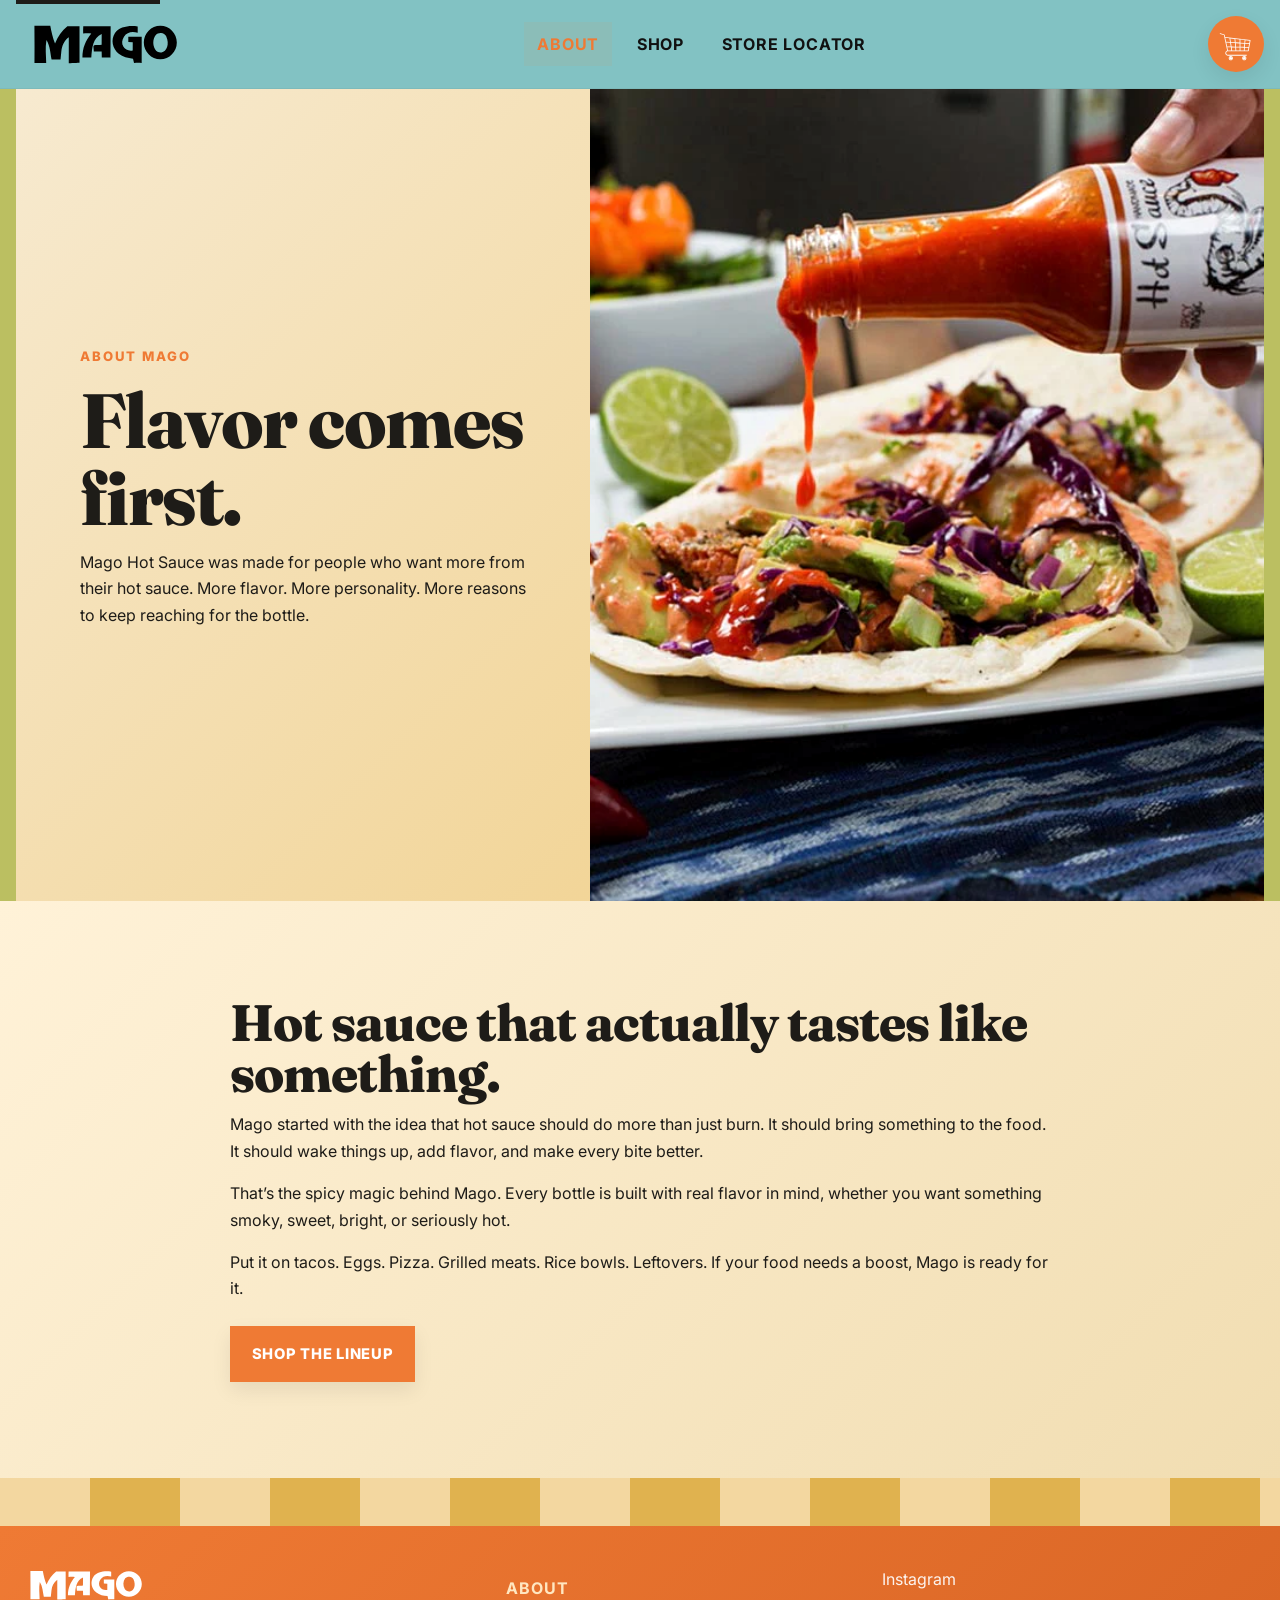
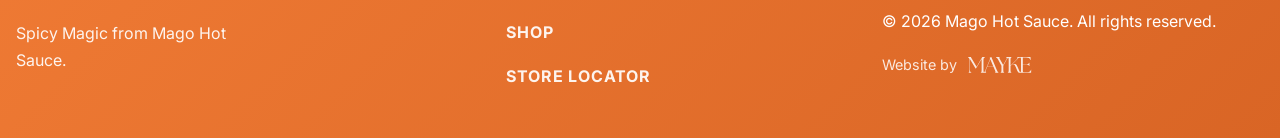
==== about.html @ b41322a4 "newsletter" ====
<!doctype html>
<html lang="en">
  <head>
    <meta charset="utf-8" />
    <meta name="viewport" content="width=device-width, initial-scale=1" />
    <title>About | Mago Hot Sauce</title>
    <meta
      name="description"
      content="Learn more about Mago Hot Sauce and the the spicy magic behind bold flavor, real ingredients, and a lineup made for everyday food."
    />
    <meta name="robots" content="index,follow" />
    <link rel="canonical" href="https://www.magohotsauce.com/about" />

    <meta property="og:type" content="website" />
    <meta property="og:title" content="About | Mago Hot Sauce" />
    <meta
      property="og:description"
      content="Learn more about Mago Hot Sauce and the spicy magic behind bold flavor, real ingredients, and a lineup made for everyday food."
    />
    <meta property="og:url" content="https://www.magohotsauce.com/about" />
    <meta
      property="og:image"
      content="https://www.magohotsauce.com/assets/images/about-page.jpg"
    />

    <meta name="twitter:card" content="summary_large_image" />
    <meta name="twitter:title" content="About | Mago Hot Sauce" />
    <meta
      name="twitter:description"
      content="Learn more about Mago Hot Sauce and the spicy magic behind bold flavor, real ingredients, and a lineup made for everyday food."
    />
    <meta
      name="twitter:image"
      content="https://www.magohotsauce.com/assets/images/about-page.jpg"
    />

    <link rel="icon" href="favicon.ico" />
    <link rel="preload" as="image" href="assets/images/about-page.jpg" />
    <link rel="stylesheet" href="assets/css/styles.css" />
    <script src="assets/js/main.js" defer></script>
  </head>
  <body class="page page-about">
    <a class="skip-link" href="#main-content">Skip to content</a>

    <header class="site-header" id="top">
      <div class="container header-inner">
        <a class="site-logo" href="/" aria-label="Mago Hot Sauce home">
          <img
            src="assets/images/mago-logo-black.svg"
            alt="Mago Hot Sauce logo"
            width="160"
            height="56"
          />
        </a>

        <nav class="site-nav" aria-label="Primary navigation">
          <ul class="nav-list">
            <li><a href="/about" aria-current="page">About</a></li>
            <li><a href="/shop">Shop</a></li>
            <li><a href="/store-locator">Store Locator</a></li>
          </ul>
        </nav>

        <div class="header-cart">
          <a
            href="#"
            class="js-open-cart"
            aria-label="Open cart"
            data-cart-empty-icon="assets/icons/shopping-cart-empty.svg"
            data-cart-full-icon="assets/icons/shopping-cart.svg"
          >
            <img
              class="js-cart-icon"
              src="assets/icons/shopping-cart-empty.svg"
              alt=""
              width="28"
              height="28"
              aria-hidden="true"
            />
          </a>
        </div>
      </div>
    </header>

    <main id="main-content">
      <section class="page-hero full-bleed">
        <div class="container page-hero-inner">
          <div class="page-hero-copy">
            <p class="eyebrow">About Mago</p>
            <h1>Flavor comes first.</h1>
            <p>
              Mago Hot Sauce was made for people who want more from their hot
              sauce. More flavor. More personality. More reasons to keep
              reaching for the bottle.
            </p>
          </div>

          <div class="page-hero-media">
            <img
              src="assets/images/Mago_Photo1.webp"
              alt="Mago Hot Sauce on a table with food"
              width="720"
              height="820"
            />
          </div>
        </div>
      </section>

      <section
        class="section about-content narrow-copy"
        aria-labelledby="about-story-heading"
      >
        <div class="container narrow-copy">
          <h2 id="about-story-heading">
            Hot sauce that actually tastes like something.
          </h2>
          <p>
            Mago started with the idea that hot sauce should do more than just
            burn. It should bring something to the food. It should wake things
            up, add flavor, and make every bite better.
          </p>
          <p>
            That’s the spicy magic behind Mago. Every bottle is built with real
            flavor in mind, whether you want something smoky, sweet, bright, or
            seriously hot.
          </p>
          <p>
            Put it on tacos. Eggs. Pizza. Grilled meats. Rice bowls. Leftovers.
            If your food needs a boost, Mago is ready for it.
          </p>

          <div class="about-cta">
            <a class="btn btn-primary" href="/shop">Shop the Lineup</a>
          </div>
        </div>
      </section>
    </main>

    <footer class="site-footer">
      <div class="container footer-inner">
        <div class="footer-brand">
          <a href="/" aria-label="Mago Hot Sauce home">
            <img
              src="assets/images/mago-logo-black.svg"
              alt="Mago Hot Sauce logo"
              width="140"
              height="48"
            />
          </a>
          <p>Spicy Magic from Mago Hot Sauce.</p>
        </div>

        <nav class="footer-nav" aria-label="Footer navigation">
          <ul>
            <li><a href="/about" aria-current="page">About</a></li>
            <li><a href="/shop">Shop</a></li>
            <li><a href="/store-locator">Store Locator</a></li>
          </ul>
        </nav>

        <div class="footer-meta">
          <p>
            <a
              href="https://www.instagram.com/magohotsauce"
              rel="noopener noreferrer"
              >Instagram</a
            >
          </p>
          <p>&copy; 2026 Mago Hot Sauce. All rights reserved.</p>
          <p class="footer-credit">
            Website by
            <a href="https://maykeagency.com" target="_blank" rel="noopener">
              <img
                src="/assets/images/maykeLogoDark.svg"
                alt="Mayke Agency"
                class="mayke-logo"
              />
            </a>
          </p>
        </div>
      </div>
    </footer>
  </body>
</html>
---- assets/css/styles.css ----
@import url("https://fonts.googleapis.com/css2?family=Fraunces:opsz,wght@9..144,700;9..144,800&family=Inter:wght@400;500;600;700;800&display=swap");

/* variables */

:root {
  --color-bg: hsl(31, 79%, 59%);
  --color-surface: #e9dfc8;
  --color-surface-2: #d9cfb7;
  --color-text: #1c1b18;
  --color-text-soft: rgba(28, 27, 24, 0.72);
  --color-mustard: #d47d20;
  --color-olive: #5f6b2a;
  --color-rust: #b55428;
  --color-rust-dark: #7c3716;
  --color-charcoal: #232321;
  --color-white: #ffffff;
  --color-border: rgba(28, 27, 24, 0.12);
  --color-border-light: rgba(28, 27, 24, 0.06);

  --shadow-sm: 0 8px 20px rgba(0, 0, 0, 0.08);
  --shadow-md: 0 18px 40px rgba(0, 0, 0, 0.12);
  --shadow-lg: 0 28px 60px rgba(0, 0, 0, 0.16);
  --shadow-bottle: 0 24px 44px rgba(0, 0, 0, 0.18);

  --font-display: "Fraunces", Georgia, serif;
  --font-body: "Inter", Arial, sans-serif;

  --container: 1240px;
  --container-narrow: 820px;
  --header-height: 88px;
  --shopify-cart-width: 380px;
  --transition: 220ms ease;
}

/* reset */

*,
*::before,
*::after {
  box-sizing: border-box;
}

html {
  scroll-behavior: smooth;
}

body {
  margin: 0;
  font-family: var(--font-body);
  font-size: 16px;
  line-height: 1.65;
  color: var(--color-text);
  background: var(--color-bg);
  -webkit-font-smoothing: antialiased;
  text-rendering: optimizeLegibility;
}

img,
svg,
iframe {
  display: block;
  max-width: 100%;
}

img {
  height: auto;
}

a {
  color: inherit;
  text-decoration: none;
}

button,
input,
textarea,
select {
  font: inherit;
}

button {
  cursor: pointer;
}

main {
  overflow: clip;
}

/* layout */

.container {
  width: max(100% - clamp(2rem, 5vw, 1rem), var(--container));
  margin-inline: auto;
}

.narrow-copy {
  width: min(100%, var(--container-narrow));
  margin-inline: auto;
}

.section {
  padding: 6rem 0;
}

/* accessibility */

.sr-only {
  position: absolute;
  width: 1px;
  height: 1px;
  margin: -1px;
  padding: 0;
  overflow: hidden;
  border: 0;
  clip: rect(0, 0, 0, 0);
}

.skip-link {
  position: absolute;
  top: -3rem;
  left: 1rem;
  z-index: 1000;
  padding: 0.8rem 1rem;
  color: var(--color-white);
  background: var(--color-text);
  transition: top var(--transition);
}

.skip-link:focus {
  top: 1rem;
}

/* full bleed */

section.full-bleed {
  width: 100%;
  margin: 0;
  padding-left: 0;
  padding-right: 0;
}

.hero.full-bleed .hero-grid {
  width: 100%;
  max-width: none;
}

.hero.full-bleed .hero-copy {
  padding-left: clamp(1.25rem, 5vw, 5rem);
  padding-right: clamp(1.25rem, 5vw, 5rem);
}

.hero.full-bleed .hero-media img {
  width: 100%;
  height: 100%;
  object-fit: cover;
}

.about-preview.full-bleed {
  padding-top: 0;
  padding-bottom: 0;
}

.about-preview.full-bleed .container {
  width: 100%;
  max-width: none;
  padding-left: 0;
  padding-right: 0;
}

.about-preview.full-bleed .section-grid {
  grid-template-columns: 1.05fr 0.95fr;
  width: 100%;
  max-width: none;
  gap: 0;
}

.about-preview.full-bleed .section-copy {
  padding: 4rem clamp(1.25rem, 5vw, 5rem);
  max-width: none;
}

.about-preview.full-bleed .section-media img {
  width: 100%;
  height: 100%;
  min-height: 720px;
  object-fit: cover;
}

.final-cta.full-bleed {
  padding-left: 0;
  padding-right: 0;
}

.final-cta.full-bleed .container {
  width: 100%;
  max-width: none;
  padding-left: 0;
  padding-right: 0;
}

.final-cta.full-bleed .final-cta-inner {
  width: 100%;
  max-width: none;
  border-left: 0;
  border-right: 0;
  padding-left: clamp(1.25rem, 5vw, 5rem);
  padding-right: clamp(1.25rem, 5vw, 5rem);
}

/* typography */

h1,
h2,
h3,
h4 {
  margin: 0 0 0.75rem;
  color: var(--color-text);
  line-height: 1;
}

h1,
h2,
h3 {
  font-family: var(--font-display);
  font-weight: 800;
  letter-spacing: -0.02em;
}

h1 {
  font-size: clamp(3rem, 6vw, 5.4rem);
}

h2 {
  font-size: clamp(2.15rem, 4vw, 3.7rem);
}

h3 {
  font-size: clamp(1.35rem, 2vw, 2rem);
}

p {
  margin: 0 0 1rem;
}

ul,
ol {
  margin: 0;
  padding: 0;
}

.eyebrow {
  display: inline-block;
  margin-bottom: 1rem;
  font-size: 0.82rem;
  font-weight: 800;
  letter-spacing: 0.14em;
  text-transform: uppercase;
  color: var(--color-olive);
}

.section-header {
  max-width: 760px;
  margin: 0 auto 2.5rem;
  text-align: center;
}

/* buttons */

.btn {
  display: inline-flex;
  align-items: center;
  justify-content: center;
  min-height: 56px;
  padding: 0.95rem 1.35rem;
  font-size: 0.92rem;
  font-weight: 800;
  letter-spacing: 0.05em;
  text-transform: uppercase;
  border: 1px solid transparent;
  border-radius: 0;
  transition:
    transform var(--transition),
    background-color var(--transition),
    color var(--transition),
    border-color var(--transition),
    box-shadow var(--transition);
}

.btn:hover {
  transform: translateY(-2px);
}

.btn:focus-visible,
button:focus-visible,
input:focus-visible,
a:focus-visible {
  outline: 3px solid rgba(123, 58, 44, 0.22);
  outline-offset: 3px;
}

.btn-primary {
  color: var(--color-white);
  background: var(--color-rust);
  box-shadow: var(--shadow-sm);
}

.btn-primary:hover {
  background: var(--color-rust-dark);
}

.btn-secondary {
  color: var(--color-text);
  background: transparent;
  border-color: var(--color-text);
}

.btn-secondary:hover {
  color: var(--color-white);
  background: var(--color-charcoal);
}

.btn-text {
  display: inline-flex;
  align-items: center;
  gap: 0.45rem;
  padding: 0;
  font-weight: 800;
  color: var(--color-rust);
  text-transform: uppercase;
  letter-spacing: 0.05em;
}

.btn-text::after {
  content: "→";
  transition: transform var(--transition);
}

.btn-text:hover::after {
  transform: translateX(4px);
}

/* header */

.site-header {
  position: sticky;
  top: 0;
  z-index: 100;
  background: rgba(243, 239, 232, 0.9);
  backdrop-filter: blur(12px);
  border-bottom: 1px solid var(--color-border-light);
}

.header-inner {
  display: grid;
  grid-template-columns: auto 1fr auto;
  align-items: center;
  gap: 1rem;
  min-height: var(--header-height);
}

.site-logo {
  display: flex;
  align-items: center;
}

.site-logo img {
  width: clamp(120px, 14vw, 180px);
  height: auto;
  max-width: none;
  max-height: none;
}

.site-nav {
  display: flex;
  justify-content: center;
}

.nav-list {
  display: flex;
  align-items: center;
  gap: 0.75rem;
  list-style: none;
}

.nav-list a,
.footer-nav a {
  display: inline-flex;
  padding: 0.55rem 0.8rem;
  font-weight: 700;
  text-transform: uppercase;
  letter-spacing: 0.05em;
  transition:
    color var(--transition),
    background-color var(--transition);
}

.nav-list a:hover,
.nav-list a[aria-current="page"] {
  color: var(--color-rust);
  background: rgba(123, 58, 44, 0.08);
}

.header-cart {
  transition:
    right var(--transition),
    top var(--transition),
    transform var(--transition);
}

.header-cart a {
  display: flex;
  align-items: center;
  justify-content: center;
  width: 56px;
  height: 56px;
  background: var(--color-rust);
  border-radius: 50%;
  box-shadow: var(--shadow-sm);
}

.header-cart img {
  width: 36px;
  height: 36px;
  flex-shrink: 0;
  filter: brightness(0) invert(1);
  transition:
    transform var(--transition),
    opacity var(--transition);
}

.header-cart a:hover img {
  transform: scale(1.06);
}

/* hero */

.hero,
.page-hero {
  position: relative;
  padding: 0;
}

.hero-grid,
.page-hero-inner,
.section-grid,
.product-hero-grid {
  display: grid;
  gap: 0;
  align-items: stretch;
}

.hero-grid,
.page-hero-inner {
  grid-template-columns: 0.92fr 1.08fr;
  min-height: calc(100vh - var(--header-height));
}

.hero-copy,
.page-hero-copy {
  display: flex;
  flex-direction: column;
  justify-content: center;
  padding: 4rem clamp(1.25rem, 5vw, 5rem);
  background: var(--color-bg);
}

.section-copy,
.product-details {
  max-width: 650px;
}

.hero-text,
.product-lead {
  font-size: 1.08rem;
  color: var(--color-text-soft);
}

.hero-actions,
.final-cta-actions,
.about-cta {
  display: flex;
  flex-wrap: wrap;
  gap: 0.9rem;
  margin-top: 1.5rem;
}

.final-cta-actions {
  justify-content: center;
}

.hero-media,
.page-hero-media,
.section-media {
  min-height: 100%;
}

.hero-media img,
.page-hero-media img,
.section-media img {
  width: 100%;
  height: 100%;
  min-height: 680px;
  object-fit: cover;
}

.page-hero {
  padding-bottom: 0;
}

.page-hero-compact {
  text-align: center;
  padding: 2rem 0 0.25rem;
}

.page-store-locator .locator-section {
  padding: 1rem 0 2rem;
}

.page-hero-compact .narrow-copy {
  max-width: 780px;
}

/* image split section */

.about-preview {
  padding: 0;
}

.about-preview .section-grid {
  grid-template-columns: 1.05fr 0.95fr;
  min-height: 720px;
}

.about-preview .section-copy {
  display: flex;
  flex-direction: column;
  justify-content: center;
  padding: 4rem clamp(1.25rem, 5vw, 5rem);
  background: var(--color-surface);
  max-width: none;
}

/* carousel */

.heat-carousel {
  position: relative;
  overflow: hidden;
  background: var(--color-bg);
  width: 100%;
  padding-bottom: 0;
}

.heat-carousel .container {
  width: 100%;
  max-width: none;
  padding-left: 0;
  padding-right: 0;
  padding-bottom: 0;
}

.carousel-shell {
  position: relative;
  padding-top: 2rem;
}

.carousel-arrow {
  position: absolute;
  top: 50%;
  transform: translateY(-50%);
  z-index: 3;
  display: inline-flex;
  align-items: center;
  justify-content: center;
  width: 56px;
  height: 56px;
  border-radius: 50%;
  border: 1px solid rgba(28, 27, 24, 0.12);
  background: rgba(255, 255, 255, 0.35);
  backdrop-filter: blur(6px);
  color: var(--color-text);
  transition:
    background-color var(--transition),
    border-color var(--transition),
    box-shadow var(--transition),
    transform var(--transition);
}

.carousel-arrow-prev {
  left: 1rem;
}

.carousel-arrow-next {
  right: 1rem;
}

.carousel-arrow:hover {
  background: rgba(255, 255, 255, 0.75);
  border-color: rgba(28, 27, 24, 0.2);
  box-shadow: var(--shadow-sm);
  transform: translateY(calc(-50% - 2px));
}

.flavor-carousel {
  display: grid;
  grid-template-columns: minmax(200px, 0.85fr) minmax(460px, 1.2fr) minmax(
      200px,
      0.85fr
    );
  align-items: start;
  gap: 1.5rem;
  min-height: 780px;
  padding: 3rem 5.5rem 0.25rem;
  background: rgba(255, 255, 255, 0.55);
  border-top: 1px solid var(--color-border);
  border-bottom: 1px solid var(--color-border);
  box-shadow: var(--shadow-md);
}

.flavor-card {
  text-align: center;
  transition:
    transform var(--transition),
    opacity var(--transition),
    filter var(--transition);
}

.flavor-card-link {
  display: inline-flex;
  flex-direction: column;
  align-items: center;
}

.flavor-card-side {
  opacity: 0.5;
  transform: translateY(-10px) scale(0.92);
  padding-top: 1rem;
}

.flavor-card-side img {
  max-height: 540px;
  object-fit: contain;
  filter: drop-shadow(var(--shadow-bottle));
}

.flavor-card-side h3 {
  margin-top: 1rem;
  font-size: 1.2rem;
}

.flavor-card-featured {
  display: flex;
  flex-direction: column;
  align-items: center;
  min-height: 100%;
}

.flavor-card-featured .flavor-card-link {
  display: inline-flex;
  align-items: center;
  justify-content: center;
}

.flavor-card-featured img {
  max-height: 760px;
  object-fit: contain;
  filter: drop-shadow(0 30px 60px rgba(0, 0, 0, 0.22));
  transition: transform var(--transition);
}

.flavor-card-featured:hover img {
  transform: translateY(-6px);
}

.flavor-card-content {
  max-width: 540px;
  margin-top: 0.5rem;
  text-align: center;
}

.flavor-kicker {
  margin-bottom: 0.4rem;
  font-size: 0.8rem;
  font-weight: 800;
  letter-spacing: 0.14em;
  text-transform: uppercase;
  color: var(--color-olive);
}

.carousel-actions {
  display: flex;
  justify-content: center;
  align-items: center;
  gap: 1rem;
  flex-wrap: wrap;
  margin-top: 1rem;
}

.carousel-actions .shopify-button-wrapper,
.carousel-actions .btn {
  min-width: 220px;
}

.carousel-actions .shopify-button-wrapper {
  min-height: 56px;
  margin-top: 0;
}

/* product grid */

.products-section {
  padding-top: 2rem;
}

.product-grid {
  display: grid;
  grid-template-columns: repeat(2, minmax(0, 1fr));
  gap: 0;
  border-top: 1px solid var(--color-border);
  border-left: 1px solid var(--color-border);
}

.product-card,
.related-product-card {
  background: rgba(255, 255, 255, 0.42);
  border-right: 1px solid var(--color-border);
  border-bottom: 1px solid var(--color-border);
}

.product-card {
  display: flex;
  flex-direction: column;
  min-height: 100%;
}

.product-card-image {
  display: grid;
  place-items: center;
  min-height: 460px;
  padding: 2.5rem 1rem 1rem;
  background: var(--color-surface);
}

.product-card-image img {
  max-height: 360px;
  object-fit: contain;
  filter: drop-shadow(0 24px 34px rgba(0, 0, 0, 0.16));
  transition: transform var(--transition);
}

.product-card:hover .product-card-image img,
.related-product-card:hover img {
  transform: translateY(-5px);
}

.product-card-body {
  padding: 0 1.5rem 1.75rem;
}

.product-heat {
  display: inline-flex;
  margin-bottom: 0.8rem;
  padding: 0.38rem 0.72rem;
  font-size: 0.8rem;
  font-weight: 800;
  letter-spacing: 0.08em;
  text-transform: uppercase;
  color: var(--color-text);
  background: rgba(211, 176, 47, 0.22);
}

.product-page .product-heat {
  margin-bottom: 1rem;
}

/* product page */

.product-hero {
  padding-top: 2rem;
}

.product-hero-grid {
  grid-template-columns: minmax(320px, 520px) 1fr;
  gap: 3rem;
}

.product-image {
  display: grid;
  place-items: center;
  min-height: 720px;
  background: var(--color-surface);
}

.product-image img {
  max-height: 720px;
  object-fit: contain;
  filter: drop-shadow(0 28px 44px rgba(0, 0, 0, 0.16));
}

.product-details {
  display: flex;
  flex-direction: column;
  justify-content: center;
}

.breadcrumb {
  margin-bottom: 1rem;
}

.breadcrumb ol {
  display: flex;
  flex-wrap: wrap;
  gap: 0.55rem;
  list-style: none;
  font-size: 0.94rem;
  color: var(--color-text-soft);
}

.breadcrumb li:not(:last-child)::after {
  content: "/";
  margin-left: 0.55rem;
  color: rgba(31, 35, 34, 0.4);
}

.product-content,
.product-pairings {
  padding-top: 1rem;
}

.related-products .section-header {
  text-align: left;
  margin-inline: 0;
}

.related-links-grid {
  display: grid;
  grid-template-columns: repeat(3, minmax(0, 1fr));
  gap: 0;
  border-top: 1px solid var(--color-border);
  border-left: 1px solid var(--color-border);
}

.related-product-card {
  transition:
    background-color var(--transition),
    transform var(--transition);
}

.related-product-card:hover {
  background: rgba(255, 255, 255, 0.82);
}

.related-product-card a {
  display: block;
  padding: 1.5rem;
  text-align: center;
}

.related-product-card img {
  max-height: 240px;
  margin: 0 auto 1rem;
  object-fit: contain;
  filter: drop-shadow(0 18px 28px rgba(0, 0, 0, 0.15));
  transition: transform var(--transition);
}

.product-hero {
  padding-bottom: 0;
}

/* store locator */

.locator-search {
  max-width: 860px;
  margin: 0 auto 2rem;
}

.locator-search label {
  display: block;
  margin-bottom: 0.75rem;
  font-weight: 800;
  text-transform: uppercase;
  letter-spacing: 0.05em;
}

.locator-search-row {
  display: grid;
  grid-template-columns: 1fr auto;
  gap: 0.8rem;
}

.locator-search input {
  min-height: 56px;
  padding: 0 1rem;
  color: var(--color-text);
  background: var(--color-white);
  border: 1px solid var(--color-border);
  border-radius: 0;
  box-shadow: none;
}

.locator-layout {
  display: grid;
  grid-template-columns: 1fr 1fr;
  gap: 2rem;
  margin-top: 2rem;
}

.locator-results {
  max-height: 600px;
  overflow-y: auto;
  padding-right: 0.5rem;
}

.locator-map {
  position: sticky;
  top: 120px; /* below header */
  height: fit-content;
}

.locator-map iframe {
  width: 100%;
  height: 600px;
  border: 0;
}

.store-results-grid {
  display: grid;
  gap: 1rem;
  margin-top: 1.25rem;
}

.store-card {
  padding: 1.25rem;
  background: rgba(255, 255, 255, 0.55);
  border: 1px solid var(--color-border);
}

.store-card h3 {
  margin-bottom: 0.5rem;
}

.store-products {
  font-size: 0.9rem;
  font-weight: 800;
  color: var(--color-olive);
}

@media (max-width: 900px) {
  .locator-layout {
    grid-template-columns: 1fr;
  }

  .locator-map {
    position: relative;
    top: 0;
  }

  .locator-results {
    max-height: none;
  }
}

/* final cta */

.final-cta-inner {
  padding: clamp(2rem, 5vw, 4rem);
  text-align: center;
  background: var(--color-surface);
  border: 1px solid var(--color-border);
}

/* about content */

.about-content {
  position: relative;
  padding: 6rem 0;
  background: transparent;
  isolation: isolate;
}

.about-content::before {
  content: "";
  position: absolute;
  top: 0;
  bottom: 0;
  left: 50%;
  width: 100vw;
  transform: translateX(-50%);
  background: rgba(233, 223, 200, 0.9);
  z-index: -1;
}

.about-content .container,
.about-content .narrow-copy {
  position: relative;
  z-index: 1;
}

/* shopify */

.shopify-button-wrapper {
  display: flex;
  justify-content: center;
  align-items: center;
  min-height: 56px;
  margin-top: 0;
}

.shopify-button-wrapper .shopify-buy__btn {
  min-height: 56px !important;
  padding: 0 1.35rem !important;
  font-family: var(--font-body) !important;
  font-size: 0.92rem !important;
  font-weight: 800 !important;
  letter-spacing: 0.05em !important;
  text-transform: uppercase !important;
  color: var(--color-white) !important;
  background: var(--color-rust) !important;
  border: 1px solid transparent !important;
  border-radius: 0 !important;
  box-shadow: var(--shadow-sm) !important;
  transition:
    transform var(--transition),
    background-color var(--transition),
    box-shadow var(--transition);
}

.shopify-button-wrapper .shopify-buy__btn:hover {
  background: var(--color-rust-dark) !important;
  transform: translateY(-2px);
  box-shadow: 0 12px 26px rgba(0, 0, 0, 0.12);
}

.shopify-button-wrapper .shopify-buy__btn:active {
  transform: translateY(0);
}

.shopify-buy__cart-toggle {
  opacity: 0 !important;
  transform: scale(0) !important;
}

.shopify-buy-frame--toggle {
  display: none !important;
}

.header-cart {
  position: relative;
  transition: transform var(--transition);
}

.header-cart a {
  transition:
    right 160ms ease,
    top 160ms ease,
    transform 160ms ease;
}

body.cart-open .header-cart {
  transform: translateX(
    calc(-1 * (var(--shopify-cart-width, 380px) + 0.01rem))
  );
}

.shopify-button-hidden {
  position: absolute;
  width: 1px;
  height: 1px;
  overflow: hidden;
  opacity: 0;
  pointer-events: none;
}
/* footer */

.site-footer {
  margin-top: 3rem;
  padding: 2.5rem 0;
  color: rgba(255, 255, 255, 0.88);
  background: var(--color-rust);
}

.footer-inner {
  display: grid;
  grid-template-columns: 1.2fr 0.9fr 1fr;
  gap: 2rem;
  align-items: start;
}

.footer-brand img {
  margin-bottom: 1rem;
  filter: brightness(0) invert(1);
}

.footer-brand p {
  max-width: 24ch;
}

.footer-nav ul {
  list-style: none;
}

.footer-nav a {
  color: rgba(255, 255, 255, 0.88);
  padding-left: 0;
}

.footer-nav a:hover,
.footer-nav a[aria-current="page"] {
  color: var(--color-mustard);
  background: transparent;
}

.footer-meta p + p {
  margin-top: 0.75rem;
}

.footer-credit {
  display: flex;
  align-items: center;
  gap: 0.5rem;
  font-size: 0.9rem;
  opacity: 0.85;
  margin-top: 0.75rem;
}

.footer-credit a {
  display: inline-flex;
  align-items: center;
}

.mayke-logo {
  height: 28px;
  width: auto;
  filter: brightness(0) invert(1);
  transition:
    opacity var(--transition),
    transform var(--transition);
}

.footer-credit a:hover .mayke-logo {
  opacity: 1;
  transform: translateY(-1px);
}

/* page-specific */

.page-home .hero-copy h1 {
  max-width: 9ch;
}

.page-about .page-hero-copy h1 {
  max-width: 10ch;
}

.page-shop .page-hero h1,
.page-store-locator .page-hero h1 {
  max-width: 12ch;
  margin-inline: auto;
}

/* =========================================
   NEWSLETTER
========================================= */

.newsletter-section {
  padding-top: 0;
}

.newsletter-card {
  position: relative;
  overflow: hidden;

  padding: clamp(2rem, 5vw, 4rem);

  display: grid;
  grid-template-columns: 1fr auto;
  gap: 2rem;
  align-items: center;
}

.newsletter-card::before {
  content: "";

  position: absolute;
  inset: 0;

  pointer-events: none;
}

.newsletter-copy {
  position: relative;
  z-index: 1;
  max-width: 640px;
}

.newsletter-copy h2 {
  margin-bottom: 1rem;
}

.newsletter-copy p:last-child {
  margin-bottom: 0;
}

.newsletter-form {
  position: relative;
  z-index: 1;

  display: flex;
  gap: 0.75rem;
  align-items: center;
}

.newsletter-form input {
  min-width: 320px;
  height: 56px;

  padding: 0 1rem;

  border: 1px solid rgba(0, 0, 0, 0.08);
  background: rgba(255, 255, 255, 0.75);

  color: var(--color-text);

  outline: none;
}

.newsletter-form input::placeholder {
  color: rgba(0, 0, 0, 0.45);
}

.newsletter-form .btn {
  min-width: 180px;
}

/* responsive */

@media (max-width: 860px) {
  .newsletter-card {
    grid-template-columns: 1fr;
  }

  .newsletter-form {
    flex-direction: column;
    align-items: stretch;
  }

  .newsletter-form input {
    min-width: 100%;
  }

  .newsletter-form .btn {
    width: 100%;
  }
}

/* responsive */

@media (max-width: 1100px) {
  .hero-grid,
  .page-hero-inner,
  .section-grid,
  .product-hero-grid,
  .about-preview .section-grid {
    grid-template-columns: 1fr;
  }

  .hero-copy,
  .page-hero-copy,
  .about-preview .section-copy,
  .product-details {
    max-width: none;
    padding: 3rem 1.25rem;
  }

  .hero-media,
  .page-hero-media,
  .section-media,
  .product-image {
    order: -1;
  }

  .hero-media img,
  .page-hero-media img,
  .section-media img {
    min-height: 460px;
  }

  .product-grid,
  .related-links-grid {
    grid-template-columns: repeat(2, minmax(0, 1fr));
  }

  .footer-inner {
    grid-template-columns: 1fr 1fr;
  }
}

/* tablet */

@media (max-width: 1180px) and (min-width: 861px) {
  .container {
    width: min(100% - 3rem, var(--container));
  }

  .hero-grid,
  .page-hero-inner,
  .about-preview .section-grid,
  .product-hero-grid {
    grid-template-columns: 1fr;
  }

  .hero-copy,
  .page-hero-copy,
  .about-preview .section-copy,
  .product-details {
    padding: 4rem 2rem;
    max-width: none;
  }

  .hero-media,
  .page-hero-media,
  .section-media,
  .product-image {
    order: -1;
  }

  .hero-media img,
  .page-hero-media img,
  .section-media img {
    min-height: 520px;
  }

  .flavor-carousel {
    grid-template-columns: minmax(160px, 0.8fr) minmax(320px, 1.1fr) minmax(
        160px,
        0.8fr
      );
    min-height: 650px;
    padding: 2rem 4.5rem 1rem;
  }

  .flavor-card-featured img {
    max-height: 620px;
  }

  .flavor-card-side img {
    max-height: 420px;
  }

  .product-grid {
    grid-template-columns: repeat(2, minmax(0, 1fr));
  }

  .locator-layout {
    grid-template-columns: 0.95fr 1.05fr;
    gap: 1.5rem;
  }

  .locator-map iframe {
    height: 520px;
  }
}

/* Mobile */

@media (max-width: 860px) {
  .carousel-shell {
    padding-top: 1rem;
  }

  .carousel-arrow {
    display: none;
  }

  .flavor-carousel {
    grid-template-columns: 1fr;
    min-height: auto;
    padding: 2rem 1.25rem 1rem;
  }

  .flavor-card-side {
    display: none;
  }

  .flavor-card-featured img {
    max-height: 520px;
  }

  .carousel-actions {
    flex-direction: column;
  }
}

@media (max-width: 860px) {
  :root {
    --header-height: auto;
  }

  .header-inner {
    grid-template-columns: 1fr;
    justify-items: center;
    padding: 1rem 0;
  }

  .site-nav {
    order: 3;
    width: 100%;
  }

  .nav-list {
    flex-wrap: wrap;
    justify-content: center;
  }

  .header-cart {
    order: 2;
  }

  body.cart-open .header-cart {
    top: 1rem;
    right: 1rem;
  }

  .section {
    padding: 4rem 0;
  }

  .locator-search-row {
    grid-template-columns: 1fr;
  }

  .footer-inner {
    grid-template-columns: 1fr;
  }
}

@media (max-width: 640px) {
  body {
    font-size: 15px;
  }

  .container {
    width: min(100% - 1.25rem, var(--container));
  }

  .btn {
    width: 100%;
  }

  .final-cta-actions .btn {
    width: auto;
  }

  .hero-actions,
  .final-cta-actions,
  .about-cta {
    flex-direction: column;
  }

  .product-grid,
  .related-links-grid {
    grid-template-columns: 1fr;
  }

  .product-card-image {
    min-height: 320px;
  }

  .product-card-image img {
    max-height: 300px;
  }

  .product-image {
    min-height: 460px;
  }

  .product-image img {
    max-height: 560px;
  }

  .flavor-card-featured img {
    max-height: 420px;
  }

  .hero-media img,
  .page-hero-media img,
  .section-media img {
    min-height: 320px;
  }
}

/* =========================================
   SUMMERSIDE-INSPIRED PALETTE OVERRIDE
   Warm cream + golden yellow + orange
   With section-by-section color variation
   Paste at bottom of your CSS
========================================= */

:root {
  --color-bg: #e0b24f !important;
  --color-surface: #f3e1b6 !important;
  --color-surface-2: #ecd29a !important;

  --color-text: #1e1c18 !important;
  --color-text-soft: rgba(30, 28, 24, 0.72) !important;

  --color-mustard: #e0b24f !important;
  --color-olive: #b76d28 !important;
  --color-rust: #ef7a34 !important;
  --color-rust-dark: #d86524 !important;

  --color-charcoal: #181818 !important;
  --color-white: #ffffff !important;

  --color-border: rgba(30, 28, 24, 0.08) !important;
  --color-border-light: rgba(30, 28, 24, 0.04) !important;
}

body {
  background: repeating-linear-gradient(
    90deg,
    #f3d7a0 0px,
    #f3d7a0 90px,
    #e0b24f 90px,
    #e0b24f 180px
  ) !important;
  color: var(--color-text) !important;
}

main {
  background: rgb(187, 191, 97) !important;
  backdrop-filter: blur(4px);
}

.site-header {
  background: rgb(130, 194, 195) !important;
  border-bottom: 1px solid rgba(0, 0, 0, 0.04) !important;
  backdrop-filter: blur(10px) !important;
}

.nav-list a {
  color: #111 !important;
}

.nav-list a:hover,
.nav-list a[aria-current="page"] {
  color: var(--color-rust) !important;
  background: rgba(239, 122, 52, 0.08) !important;
}

/* homepage hero */

.hero-copy {
  background:
    linear-gradient(180deg, rgba(255, 255, 255, 0.22), rgba(255, 255, 255, 0)),
    #f8f4eb !important;
}

.hero-media {
  background: #e0b24f !important;
}

/* inner page heroes */

.page-hero-copy {
  background: linear-gradient(135deg, #f7ead0 0%, #f2d598 100%) !important;
}

.page-hero-media {
  background: #e7b951 !important;
}

/* about preview */

.about-preview {
  background: #f0ac2e !important;
}

.about-preview .section-copy {
  background: linear-gradient(135deg, #f6ebcf 0%, #f1ddb1 100%) !important;
}

.about-content::before {
  background: linear-gradient(135deg, #fff2d8 0%, #f1ddb1 100%) !important;
}

/* carousel */

.heat-carousel {
  background: rgb(187, 191, 97) !important;
}

.flavor-carousel {
  background:
    linear-gradient(
      180deg,
      rgba(255, 255, 255, 0.28),
      rgba(255, 255, 255, 0.08)
    ),
    #f8f1df !important;
  border-top: 1px solid rgba(0, 0, 0, 0.06) !important;
  border-bottom: 1px solid rgba(0, 0, 0, 0.06) !important;
}

/* shop/product sections */

.products-section {
  background: linear-gradient(180deg, #f8f1df 0%, #f3e1b6 100%) !important;
}

.product-card,
.related-product-card {
  background: linear-gradient(
    180deg,
    rgba(255, 255, 255, 0.38),
    rgba(255, 255, 255, 0.16)
  ) !important;
  backdrop-filter: blur(3px);
}

.product-card-image {
  background:
    radial-gradient(circle at top, rgba(255, 255, 255, 0.45), transparent 45%),
    #f4e3bb !important;
}

/* product detail pages */

.product-hero {
  background: linear-gradient(180deg, #f5dfad 0%, #f8f1df 100%) !important;
}

.product-image {
  background:
    radial-gradient(circle at top, rgba(255, 255, 255, 0.45), transparent 45%),
    #ecd29a !important;
}

.product-details {
  background: linear-gradient(
    180deg,
    rgba(255, 255, 255, 0.18),
    rgba(255, 255, 255, 0)
  ) !important;
}

.related-products {
  background: linear-gradient(180deg, #f8f1df 0%, #f6ebcf 100%) !important;
}

/* store locator */

.locator-section {
  background: linear-gradient(180deg, #f6ebcf 0%, #f3d7a0 100%) !important;
}

.store-card {
  background: linear-gradient(
    180deg,
    rgba(255, 255, 255, 0.48),
    rgba(255, 255, 255, 0.18)
  ) !important;
  border: 1px solid rgba(0, 0, 0, 0.06) !important;
}

/* buttons */

.btn-primary,
.shopify-button-wrapper .shopify-buy__btn,
.header-cart a {
  background: var(--color-rust) !important;
  color: white !important;
  border: none !important;
}

.btn-primary:hover,
.shopify-button-wrapper .shopify-buy__btn:hover,
.header-cart a:hover {
  background: var(--color-rust-dark) !important;
}

.btn-secondary {
  border-color: #111 !important;
  color: #111 !important;
}

.btn-secondary:hover {
  background: #111 !important;
  color: white !important;
}

.product-heat {
  background: rgba(224, 178, 79, 0.24) !important;
  color: #111 !important;
}

.eyebrow {
  color: var(--color-rust) !important;
}

/* final CTA */

.final-cta {
  background: #f3d7a0 !important;
}

.final-cta-inner {
  background: linear-gradient(135deg, #ef7a34, #f1914f) !important;
  border: none !important;
  color: white !important;
}

.final-cta-inner h2,
.final-cta-inner p,
.final-cta-inner .eyebrow {
  color: white !important;
}

/* footer */

.site-footer {
  background: linear-gradient(135deg, #ef7a34, #d96525) !important;
  color: white !important;
}

.footer-nav a,
.footer-meta a,
.footer-brand p {
  color: rgba(255, 255, 255, 0.92) !important;
}

.footer-nav a:hover,
.footer-nav a[aria-current="page"] {
  color: #ffe7c1 !important;
}

/* images + logos */

.hero-media img,
.page-hero-media img,
.section-media img {
  filter: saturate(0.96) contrast(1.02) brightness(1.01);
}

.footer-brand img,
.mayke-logo,
.header-cart img {
  filter: brightness(0) invert(1) !important;
}

/* borders */

.product-grid,
.related-links-grid,
.product-card,
.related-product-card,
.final-cta-inner,
.flavor-carousel {
  border-color: rgba(0, 0, 0, 0.06) !important;
}

.section {
  position: relative;
  z-index: 1;
}
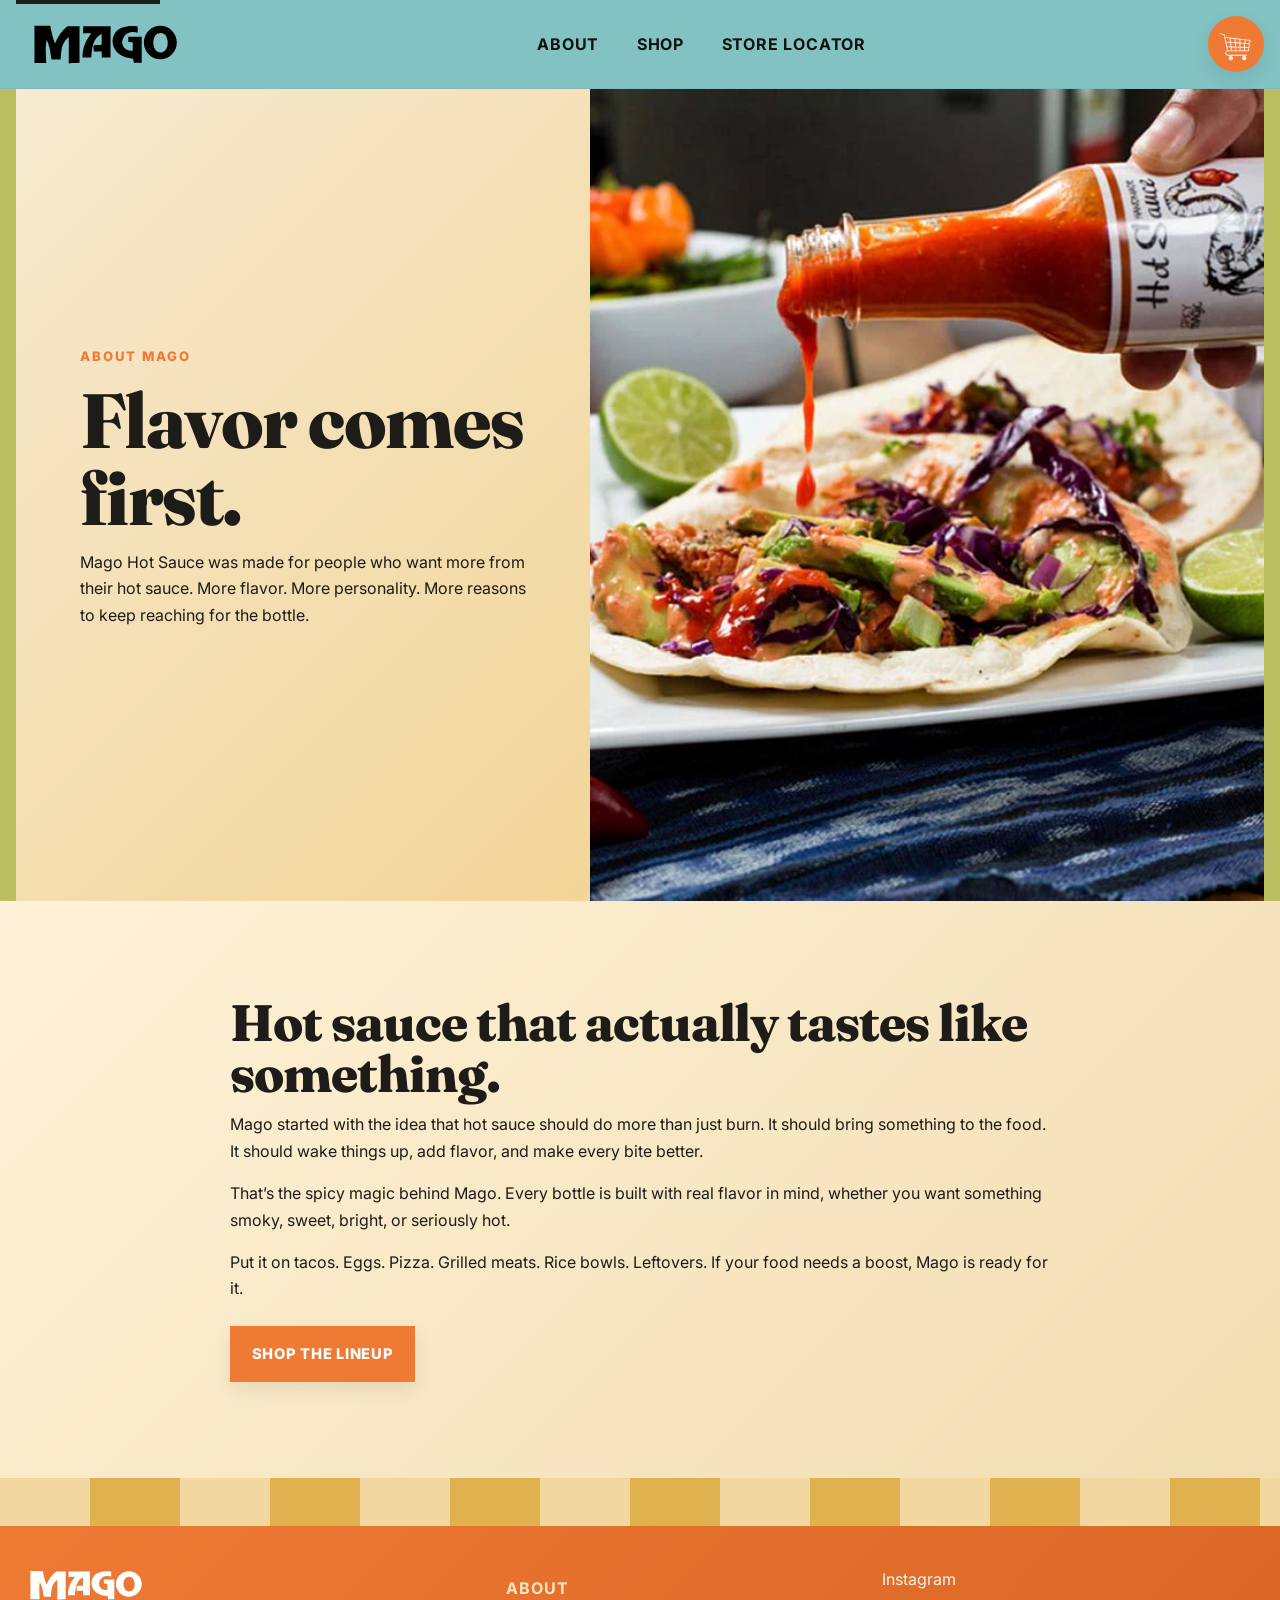
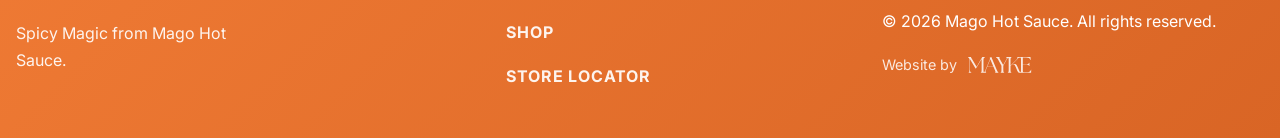
==== commit 180ae9a5: "meta copy/structure changes/mobile fix" ====
--- a/about.html
+++ b/about.html
@@ -20,7 +20,7 @@
     <meta property="og:url" content="https://www.magohotsauce.com/about" />
     <meta
       property="og:image"
-      content="https://www.magohotsauce.com/assets/images/about-page.jpg"
+      content="https://www.magohotsauce.com/assets/images/Mago-photo1.webp"
     />
 
     <meta name="twitter:card" content="summary_large_image" />
@@ -31,11 +31,11 @@
     />
     <meta
       name="twitter:image"
-      content="https://www.magohotsauce.com/assets/images/about-page.jpg"
+      content="https://www.magohotsauce.com/assets/images/Mago-photo1.webp"
     />
 
     <link rel="icon" href="favicon.ico" />
-    <link rel="preload" as="image" href="assets/images/about-page.jpg" />
+    <link rel="preload" as="image" href="assets/images/Mago-photo1.webp" />
     <link rel="stylesheet" href="assets/css/styles.css" />
     <script src="assets/js/main.js" defer></script>
   </head>
@@ -46,38 +46,56 @@
       <div class="container header-inner">
         <a class="site-logo" href="/" aria-label="Mago Hot Sauce home">
           <img
-            src="assets/images/mago-logo-black.svg"
+            src="/assets/images/mago-logo-black.svg"
             alt="Mago Hot Sauce logo"
             width="160"
             height="56"
           />
         </a>
 
-        <nav class="site-nav" aria-label="Primary navigation">
+        <nav
+          class="site-nav"
+          id="primary-navigation"
+          aria-label="Primary navigation"
+        >
           <ul class="nav-list">
-            <li><a href="/about" aria-current="page">About</a></li>
+            <li><a href="/about">About</a></li>
             <li><a href="/shop">Shop</a></li>
             <li><a href="/store-locator">Store Locator</a></li>
           </ul>
         </nav>
 
-        <div class="header-cart">
-          <a
-            href="#"
-            class="js-open-cart"
-            aria-label="Open cart"
-            data-cart-empty-icon="assets/icons/shopping-cart-empty.svg"
-            data-cart-full-icon="assets/icons/shopping-cart.svg"
+        <div class="header-actions">
+          <div class="header-cart">
+            <a
+              href="#"
+              class="js-open-cart"
+              aria-label="Open cart"
+              data-cart-empty-icon="/assets/icons/shopping-cart-empty.svg"
+              data-cart-full-icon="/assets/icons/shopping-cart.svg"
+            >
+              <img
+                class="js-cart-icon"
+                src="/assets/icons/shopping-cart-empty.svg"
+                alt=""
+                width="28"
+                height="28"
+                aria-hidden="true"
+              />
+            </a>
+          </div>
+
+          <button
+            class="mobile-nav-toggle"
+            type="button"
+            aria-label="Open navigation"
+            aria-controls="primary-navigation"
+            aria-expanded="false"
           >
-            <img
-              class="js-cart-icon"
-              src="assets/icons/shopping-cart-empty.svg"
-              alt=""
-              width="28"
-              height="28"
-              aria-hidden="true"
-            />
-          </a>
+            <span></span>
+            <span></span>
+            <span></span>
+          </button>
         </div>
       </div>
     </header>
--- a/assets/css/styles.css
+++ b/assets/css/styles.css
@@ -86,6 +86,22 @@
   overflow: clip;
 }
 
+html,
+body {
+  min-height: 100%;
+}
+
+body {
+  min-height: 100vh;
+  display: flex;
+  flex-direction: column;
+}
+
+main {
+  flex: 1;
+  overflow: clip;
+}
+
 /* layout */
 
 .container {
@@ -189,6 +205,7 @@
 .final-cta.full-bleed {
   padding-left: 0;
   padding-right: 0;
+  padding-bottom: 0;
 }
 
 .final-cta.full-bleed .container {
@@ -513,7 +530,7 @@
 }
 
 .page-store-locator .locator-section {
-  padding: 1rem 0 2rem;
+  padding: 1rem 0 4rem;
 }
 
 .page-hero-compact .narrow-copy {
@@ -769,7 +786,13 @@
 }
 
 .product-page .product-heat {
-  margin-bottom: 1rem;
+  display: inline-flex !important;
+
+  width: fit-content !important;
+
+  align-self: flex-start;
+
+  padding: 0.45rem 0.75rem !important;
 }
 
 /* product page */
@@ -1158,9 +1181,7 @@
   margin-inline: auto;
 }
 
-/* =========================================
-   NEWSLETTER
-========================================= */
+/* Newsletter */
 
 .newsletter-section {
   padding-top: 0;
@@ -1173,17 +1194,15 @@
   padding: clamp(2rem, 5vw, 4rem);
 
   display: grid;
-  grid-template-columns: 1fr auto;
-  gap: 2rem;
-  align-items: center;
+  grid-template-columns: minmax(0, 1fr) minmax(320px, 460px);
+  gap: 3rem;
+  align-items: start;
 }
 
 .newsletter-card::before {
   content: "";
-
   position: absolute;
   inset: 0;
-
   pointer-events: none;
 }
 
@@ -1201,17 +1220,34 @@
   margin-bottom: 0;
 }
 
+.newsletter-section {
+  padding-bottom: 3rem;
+}
+
+.newsletter-card {
+  padding-bottom: 2.5rem;
+}
+
+.newsletter-message {
+  min-height: 0;
+}
+
+/* Form */
+
 .newsletter-form {
   position: relative;
   z-index: 1;
 
   display: flex;
-  gap: 0.75rem;
-  align-items: center;
+  flex-direction: column;
+  align-items: stretch;
+  gap: 0.9rem;
+
+  width: 100%;
 }
 
 .newsletter-form input {
-  min-width: 320px;
+  width: 100%;
   height: 56px;
 
   padding: 0 1rem;
@@ -1220,7 +1256,6 @@
   background: rgba(255, 255, 255, 0.75);
 
   color: var(--color-text);
-
   outline: none;
 }
 
@@ -1228,39 +1263,83 @@
   color: rgba(0, 0, 0, 0.45);
 }
 
+.newsletter-form input:focus {
+  border-color: var(--color-rust);
+}
+
 .newsletter-form .btn {
-  min-width: 180px;
-}
-
-/* responsive */
-
-@media (max-width: 860px) {
-  .newsletter-card {
-    grid-template-columns: 1fr;
-  }
-
-  .newsletter-form {
-    flex-direction: column;
-    align-items: stretch;
-  }
-
-  .newsletter-form input {
-    min-width: 100%;
-  }
-
-  .newsletter-form .btn {
-    width: 100%;
-  }
-}
-
-/* responsive */
-
-@media (max-width: 1100px) {
+  width: 100%;
+  min-width: 0;
+}
+
+/* Honeypot */
+
+.newsletter-honey {
+  position: absolute !important;
+  left: -9999px !important;
+  width: 1px !important;
+  height: 1px !important;
+  opacity: 0 !important;
+  pointer-events: none !important;
+}
+
+/* Consent */
+
+.newsletter-consent {
+  margin: 0;
+
+  font-size: 0.82rem;
+  line-height: 1.5;
+
+  color: rgba(28, 27, 24, 0.68);
+
+  text-align: left;
+}
+
+/* Messages */
+
+.newsletter-message {
+  min-height: 1.2rem;
+
+  margin: 0;
+
+  font-size: 0.9rem;
+  font-weight: 600;
+
+  text-align: left;
+}
+
+.newsletter-message.success {
+  color: #2f7a3f;
+}
+
+.newsletter-message.error {
+  color: #b13b2e;
+}
+
+/* Header actions / mobile nav */
+
+.header-actions {
+  display: flex;
+  align-items: center;
+  gap: 0.75rem;
+}
+
+.mobile-nav-toggle {
+  display: none;
+}
+
+/* Tablet */
+
+@media (max-width: 1180px) and (min-width: 861px) {
+  .container {
+    width: min(100% - 3rem, var(--container));
+  }
+
   .hero-grid,
   .page-hero-inner,
-  .section-grid,
-  .product-hero-grid,
-  .about-preview .section-grid {
+  .about-preview .section-grid,
+  .product-hero-grid {
     grid-template-columns: 1fr;
   }
 
@@ -1269,52 +1348,7 @@
   .about-preview .section-copy,
   .product-details {
     max-width: none;
-    padding: 3rem 1.25rem;
-  }
-
-  .hero-media,
-  .page-hero-media,
-  .section-media,
-  .product-image {
-    order: -1;
-  }
-
-  .hero-media img,
-  .page-hero-media img,
-  .section-media img {
-    min-height: 460px;
-  }
-
-  .product-grid,
-  .related-links-grid {
-    grid-template-columns: repeat(2, minmax(0, 1fr));
-  }
-
-  .footer-inner {
-    grid-template-columns: 1fr 1fr;
-  }
-}
-
-/* tablet */
-
-@media (max-width: 1180px) and (min-width: 861px) {
-  .container {
-    width: min(100% - 3rem, var(--container));
-  }
-
-  .hero-grid,
-  .page-hero-inner,
-  .about-preview .section-grid,
-  .product-hero-grid {
-    grid-template-columns: 1fr;
-  }
-
-  .hero-copy,
-  .page-hero-copy,
-  .about-preview .section-copy,
-  .product-details {
     padding: 4rem 2rem;
-    max-width: none;
   }
 
   .hero-media,
@@ -1351,6 +1385,10 @@
     grid-template-columns: repeat(2, minmax(0, 1fr));
   }
 
+  .related-links-grid {
+    grid-template-columns: repeat(3, minmax(0, 1fr));
+  }
+
   .locator-layout {
     grid-template-columns: 0.95fr 1.05fr;
     gap: 1.5rem;
@@ -1364,6 +1402,167 @@
 /* Mobile */
 
 @media (max-width: 860px) {
+  :root {
+    --header-height: auto;
+  }
+
+  .container {
+    width: min(100% - 1.5rem, var(--container));
+  }
+
+  .header-inner {
+    display: grid;
+    grid-template-columns: auto auto;
+    align-items: center;
+    justify-content: space-between;
+    justify-items: stretch;
+    gap: 1rem;
+    padding: 1rem 0;
+  }
+
+  .site-logo {
+    grid-column: 1;
+    justify-self: start;
+  }
+
+  .header-actions {
+    grid-column: 2;
+    justify-self: end;
+    display: flex;
+    flex-direction: row;
+    align-items: center;
+    gap: 0.75rem;
+  }
+
+  .header-cart {
+    order: initial;
+  }
+
+  .mobile-nav-toggle {
+    display: inline-flex;
+    flex-direction: column;
+    justify-content: center;
+    gap: 5px;
+
+    width: 48px;
+    height: 48px;
+
+    background: transparent;
+    border: 1px solid var(--color-border);
+  }
+
+  .mobile-nav-toggle span {
+    display: block;
+    width: 22px;
+    height: 2px;
+    margin-inline: auto;
+    background: var(--color-text);
+    transition:
+      transform var(--transition),
+      opacity var(--transition);
+  }
+
+  .mobile-nav-toggle.is-open span:nth-child(1) {
+    transform: translateY(7px) rotate(45deg);
+  }
+
+  .mobile-nav-toggle.is-open span:nth-child(2) {
+    opacity: 0;
+  }
+
+  .mobile-nav-toggle.is-open span:nth-child(3) {
+    transform: translateY(-7px) rotate(-45deg);
+  }
+
+  .site-nav {
+    display: none;
+  }
+
+  .site-nav.is-open {
+    display: block;
+  }
+
+  @media (max-width: 860px) {
+    .site-header {
+      position: sticky;
+      top: 0;
+      z-index: 100;
+    }
+
+    .header-inner {
+      position: relative;
+    }
+
+    .site-nav {
+      position: absolute;
+
+      top: 100%;
+      left: 0;
+      right: 0;
+
+      display: none;
+
+      padding: 1rem;
+
+      background: rgba(248, 245, 238, 0.98);
+      backdrop-filter: blur(12px);
+
+      border: 1px solid var(--color-border);
+      box-shadow: var(--shadow-md);
+
+      z-index: 99;
+    }
+
+    .site-nav.is-open {
+      display: block;
+    }
+
+    .nav-list {
+      display: flex;
+      flex-direction: column;
+      gap: 0.25rem;
+      padding: 0;
+    }
+
+    .nav-list a {
+      justify-content: center;
+      padding: 1rem;
+    }
+  }
+
+  .hero-grid,
+  .page-hero-inner,
+  .section-grid,
+  .product-hero-grid,
+  .about-preview .section-grid {
+    grid-template-columns: 1fr;
+  }
+
+  .hero-copy,
+  .page-hero-copy,
+  .about-preview .section-copy,
+  .product-details {
+    max-width: none;
+    padding: 3rem 1.25rem;
+  }
+
+  .hero-media,
+  .page-hero-media,
+  .section-media,
+  .product-image {
+    order: -1;
+  }
+
+  .hero-media img,
+  .page-hero-media img,
+  .section-media img {
+    min-height: 460px;
+  }
+
+  .section {
+    padding: 4rem 0;
+  }
+
   .carousel-shell {
     padding-top: 1rem;
   }
@@ -1389,50 +1588,49 @@
   .carousel-actions {
     flex-direction: column;
   }
-}
-
-@media (max-width: 860px) {
-  :root {
-    --header-height: auto;
-  }
-
-  .header-inner {
+
+  .product-grid,
+  .related-links-grid {
+    grid-template-columns: repeat(2, minmax(0, 1fr));
+  }
+
+  .locator-layout {
     grid-template-columns: 1fr;
-    justify-items: center;
-    padding: 1rem 0;
-  }
-
-  .site-nav {
-    order: 3;
-    width: 100%;
-  }
-
-  .nav-list {
-    flex-wrap: wrap;
-    justify-content: center;
-  }
-
-  .header-cart {
-    order: 2;
+  }
+
+  .locator-search-row {
+    grid-template-columns: 1fr;
+  }
+
+  .locator-map {
+    position: relative;
+    top: 0;
+  }
+
+  .locator-results {
+    max-height: none;
+  }
+
+  .newsletter-card {
+    grid-template-columns: 1fr;
+    gap: 2rem;
+  }
+
+  .newsletter-copy {
+    max-width: none;
+  }
+
+  .footer-inner {
+    grid-template-columns: 1fr;
   }
 
   body.cart-open .header-cart {
     top: 1rem;
     right: 1rem;
   }
-
-  .section {
-    padding: 4rem 0;
-  }
-
-  .locator-search-row {
-    grid-template-columns: 1fr;
-  }
-
-  .footer-inner {
-    grid-template-columns: 1fr;
-  }
-}
+}
+
+/* Small mobile */
 
 @media (max-width: 640px) {
   body {
@@ -1491,9 +1689,6 @@
 
 /* =========================================
    SUMMERSIDE-INSPIRED PALETTE OVERRIDE
-   Warm cream + golden yellow + orange
-   With section-by-section color variation
-   Paste at bottom of your CSS
 ========================================= */
 
 :root {
@@ -1627,7 +1822,7 @@
 /* product detail pages */
 
 .product-hero {
-  background: linear-gradient(180deg, #f5dfad 0%, #f8f1df 100%) !important;
+  background: transparent !important;
 }
 
 .product-image {
@@ -1637,11 +1832,7 @@
 }
 
 .product-details {
-  background: linear-gradient(
-    180deg,
-    rgba(255, 255, 255, 0.18),
-    rgba(255, 255, 255, 0)
-  ) !important;
+  background: transparent !important;
 }
 
 .related-products {
@@ -1705,7 +1896,7 @@
 }
 
 .final-cta-inner {
-  background: linear-gradient(135deg, #ef7a34, #f1914f) !important;
+  background: linear-gradient(135deg, #bbbf61, #cacf6b) !important;
   border: none !important;
   color: white !important;
 }
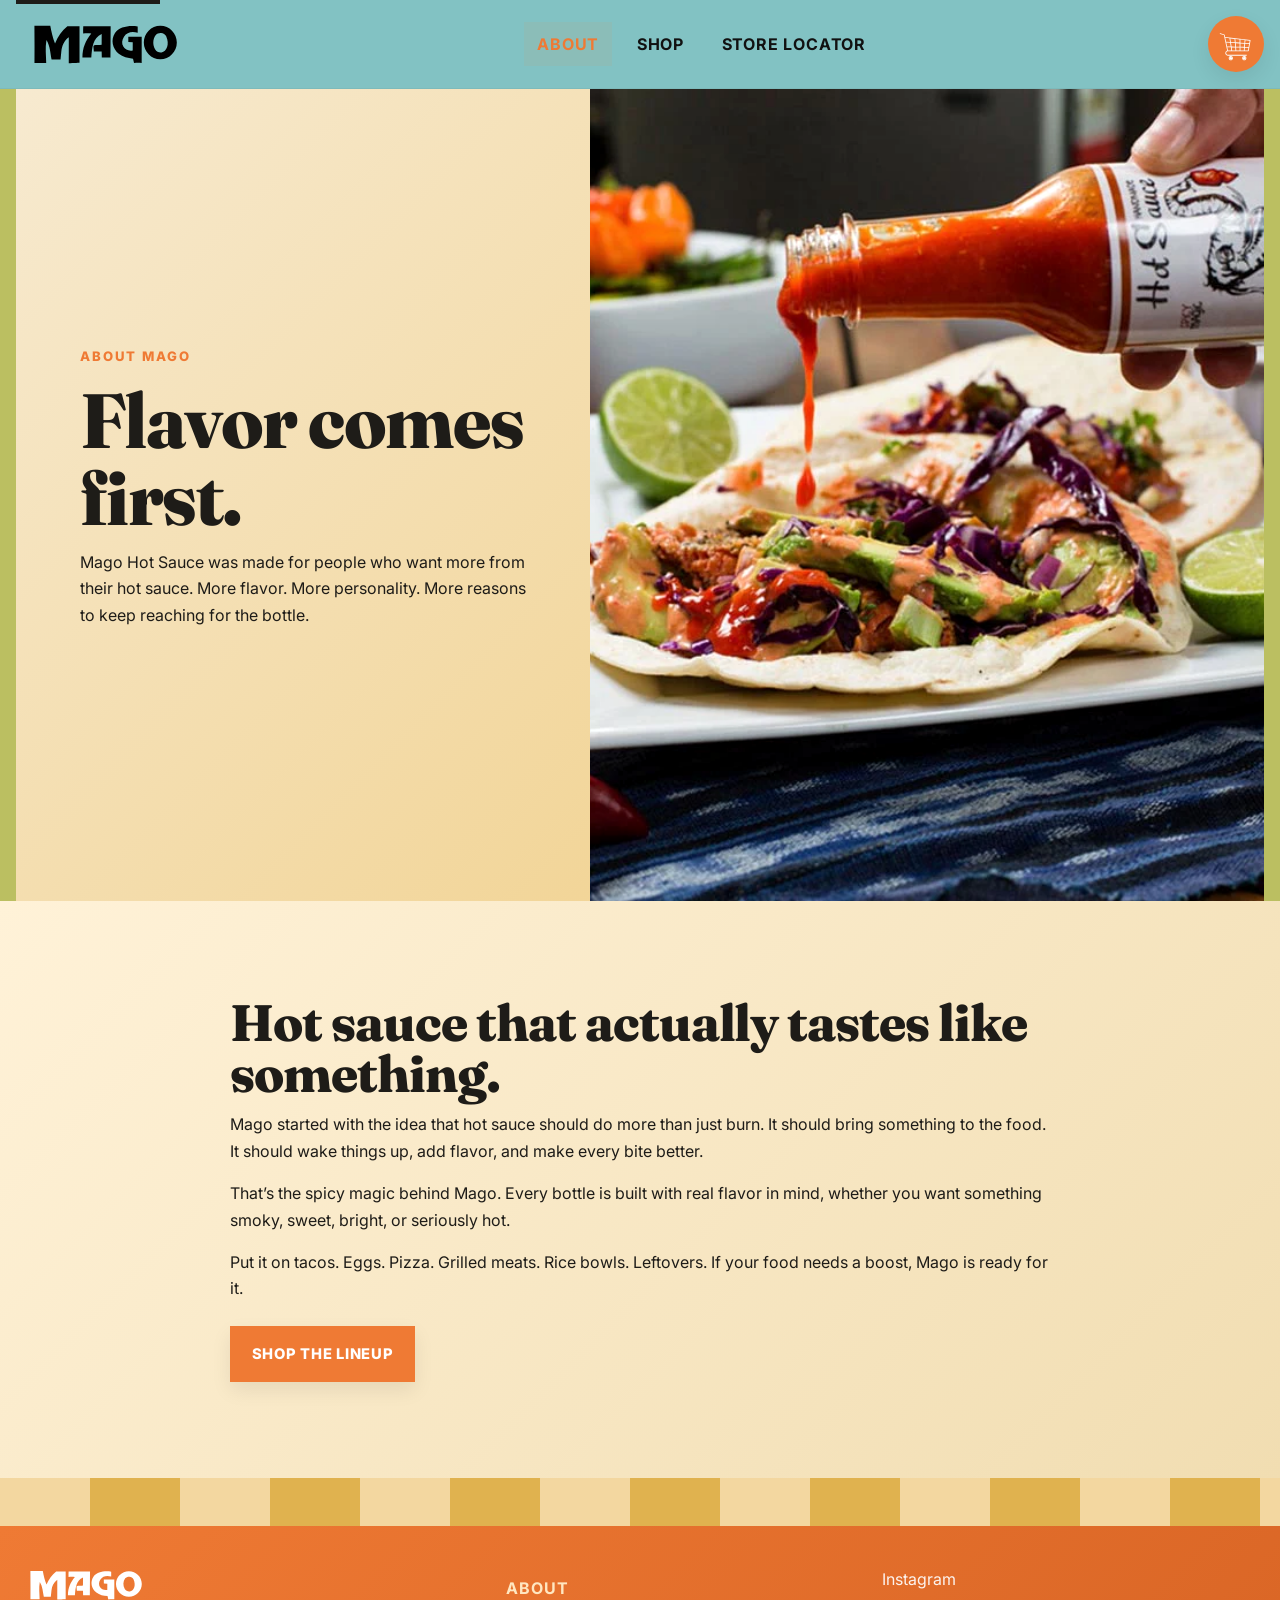
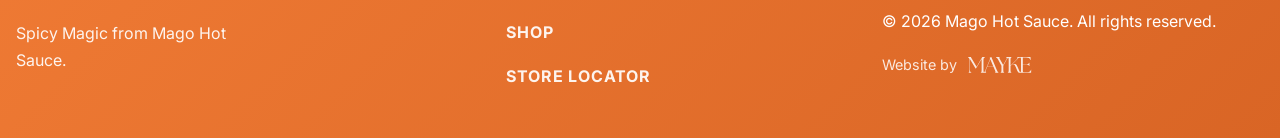
==== commit aa5c063a: "aria labels/ mobile fix" ====
--- a/about.html
+++ b/about.html
@@ -59,7 +59,7 @@
           aria-label="Primary navigation"
         >
           <ul class="nav-list">
-            <li><a href="/about">About</a></li>
+            <li><a href="/about" aria-current="page">About</a></li>
             <li><a href="/shop">Shop</a></li>
             <li><a href="/store-locator">Store Locator</a></li>
           </ul>
--- a/assets/css/styles.css
+++ b/assets/css/styles.css
@@ -974,8 +974,7 @@
   }
 
   .locator-map {
-    position: relative;
-    top: 0;
+    display: none;
   }
 
   .locator-results {
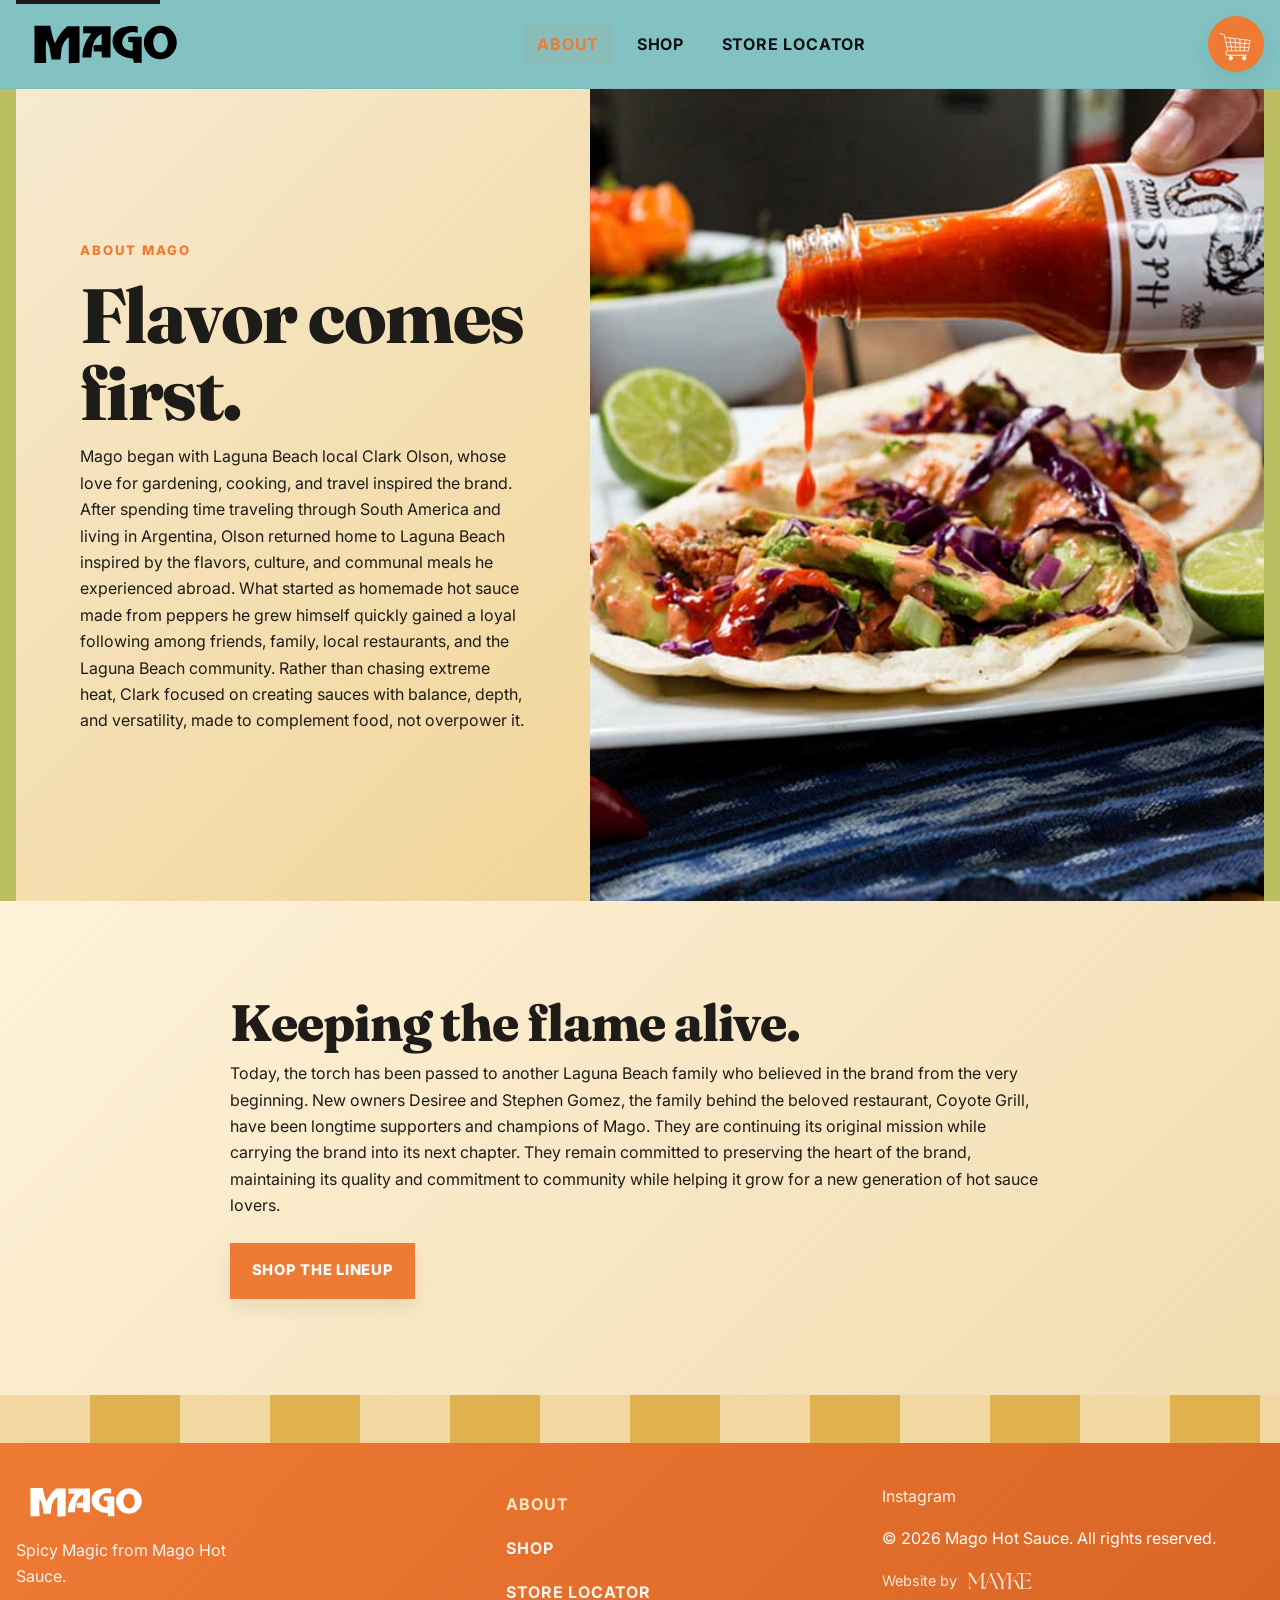
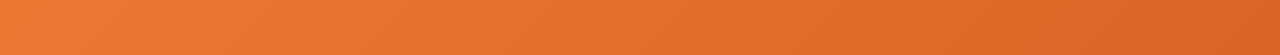
==== commit f4b7b783: "image and copy updates" ====
--- a/about.html
+++ b/about.html
@@ -34,7 +34,7 @@
       content="https://www.magohotsauce.com/assets/images/Mago-photo1.webp"
     />
 
-    <link rel="icon" href="favicon.ico" />
+    <link rel="icon" href="assets/icons/mago-favicon.svg" />
     <link rel="preload" as="image" href="assets/images/Mago-photo1.webp" />
     <link rel="stylesheet" href="assets/css/styles.css" />
     <script src="assets/js/main.js" defer></script>
@@ -107,9 +107,16 @@
             <p class="eyebrow">About Mago</p>
             <h1>Flavor comes first.</h1>
             <p>
-              Mago Hot Sauce was made for people who want more from their hot
-              sauce. More flavor. More personality. More reasons to keep
-              reaching for the bottle.
+              Mago began with Laguna Beach local Clark Olson, whose love for
+              gardening, cooking, and travel inspired the brand. After spending
+              time traveling through South America and living in Argentina,
+              Olson returned home to Laguna Beach inspired by the flavors,
+              culture, and communal meals he experienced abroad. What started as
+              homemade hot sauce made from peppers he grew himself quickly
+              gained a loyal following among friends, family, local restaurants,
+              and the Laguna Beach community. Rather than chasing extreme heat,
+              Clark focused on creating sauces with balance, depth, and
+              versatility, made to complement food, not overpower it.
             </p>
           </div>
 
@@ -129,22 +136,16 @@
         aria-labelledby="about-story-heading"
       >
         <div class="container narrow-copy">
-          <h2 id="about-story-heading">
-            Hot sauce that actually tastes like something.
-          </h2>
+          <h2 id="about-story-heading">Keeping the flame alive.</h2>
           <p>
-            Mago started with the idea that hot sauce should do more than just
-            burn. It should bring something to the food. It should wake things
-            up, add flavor, and make every bite better.
-          </p>
-          <p>
-            That’s the spicy magic behind Mago. Every bottle is built with real
-            flavor in mind, whether you want something smoky, sweet, bright, or
-            seriously hot.
-          </p>
-          <p>
-            Put it on tacos. Eggs. Pizza. Grilled meats. Rice bowls. Leftovers.
-            If your food needs a boost, Mago is ready for it.
+            Today, the torch has been passed to another Laguna Beach family who
+            believed in the brand from the very beginning. New owners Desiree
+            and Stephen Gomez, the family behind the beloved restaurant, Coyote
+            Grill, have been longtime supporters and champions of Mago. They are
+            continuing its original mission while carrying the brand into its
+            next chapter. They remain committed to preserving the heart of the
+            brand, maintaining its quality and commitment to community while
+            helping it grow for a new generation of hot sauce lovers.
           </p>
 
           <div class="about-cta">
--- a/assets/css/styles.css
+++ b/assets/css/styles.css
@@ -535,6 +535,34 @@
 
 .page-hero-compact .narrow-copy {
   max-width: 780px;
+}
+
+.hero-media {
+  position: relative;
+  overflow: hidden;
+}
+
+.hero-carousel {
+  position: relative;
+  width: 100%;
+  height: 100%;
+}
+
+.hero-slide {
+  position: absolute;
+  inset: 0;
+  width: 100%;
+  height: 100%;
+  object-fit: cover;
+
+  opacity: 0;
+  transition: opacity 1.4s ease;
+
+  pointer-events: none;
+}
+
+.hero-slide.active {
+  opacity: 1;
 }
 
 /* image split section */
@@ -618,6 +646,7 @@
 }
 
 .flavor-carousel {
+  position: relative;
   display: grid;
   grid-template-columns: minmax(200px, 0.85fr) minmax(460px, 1.2fr) minmax(
       200px,
@@ -626,11 +655,49 @@
   align-items: start;
   gap: 1.5rem;
   min-height: 780px;
-  padding: 3rem 5.5rem 0.25rem;
-  background: rgba(255, 255, 255, 0.55);
-  border-top: 1px solid var(--color-border);
-  border-bottom: 1px solid var(--color-border);
+  padding: 4rem 5.5rem 2rem;
+
+  background:
+    linear-gradient(
+      180deg,
+      rgba(255, 255, 255, 0.28),
+      rgba(255, 255, 255, 0.08)
+    ),
+    #f8f1df !important;
+
+  border: 0;
   box-shadow: var(--shadow-md);
+  overflow: hidden;
+  z-index: 1;
+}
+
+/* wavy border */
+
+.flavor-carousel::before {
+  content: "";
+  position: absolute;
+
+  top: 6px;
+  right: 0;
+  bottom: 6px;
+  left: 0;
+
+  background:
+    url("data:image/svg+xml,%3Csvg xmlns='http://www.w3.org/2000/svg' width='120' height='24' viewBox='0 0 120 24'%3E%3Cpath d='M0 12 Q15 0 30 12 T60 12 T90 12 T120 12' fill='none' stroke='%23ef7a34' stroke-width='6' stroke-linecap='round'/%3E%3C/svg%3E")
+      top left repeat-x,
+    url("data:image/svg+xml,%3Csvg xmlns='http://www.w3.org/2000/svg' width='120' height='24' viewBox='0 0 120 24'%3E%3Cpath d='M0 12 Q15 24 30 12 T60 12 T90 12 T120 12' fill='none' stroke='%23d96525' stroke-width='6' stroke-linecap='round'/%3E%3C/svg%3E")
+      bottom left repeat-x;
+
+  background-size:
+    120px 24px,
+    120px 24px;
+
+  background-position:
+    top center,
+    bottom center;
+
+  pointer-events: none;
+  z-index: -1;
 }
 
 .flavor-card {
@@ -1328,6 +1395,42 @@
   display: none;
 }
 
+/* Image marquee */
+
+.image-marquee-section {
+  overflow: hidden;
+  width: 100%;
+  padding: 0;
+}
+
+.image-marquee {
+  overflow: hidden;
+  width: 100%;
+}
+
+.image-marquee-track {
+  display: flex;
+  width: max-content;
+  animation: imageMarquee 34s linear infinite;
+}
+
+.image-marquee-track img {
+  width: clamp(240px, 24vw, 420px);
+  height: clamp(260px, 32vw, 520px);
+  object-fit: cover;
+  flex: 0 0 auto;
+}
+
+@keyframes imageMarquee {
+  from {
+    transform: translateX(0);
+  }
+
+  to {
+    transform: translateX(-50%);
+  }
+}
+
 /* Tablet */
 
 @media (max-width: 1180px) and (min-width: 861px) {
@@ -1792,8 +1895,7 @@
       rgba(255, 255, 255, 0.08)
     ),
     #f8f1df !important;
-  border-top: 1px solid rgba(0, 0, 0, 0.06) !important;
-  border-bottom: 1px solid rgba(0, 0, 0, 0.06) !important;
+  border: 0 !important;
 }
 
 /* shop/product sections */
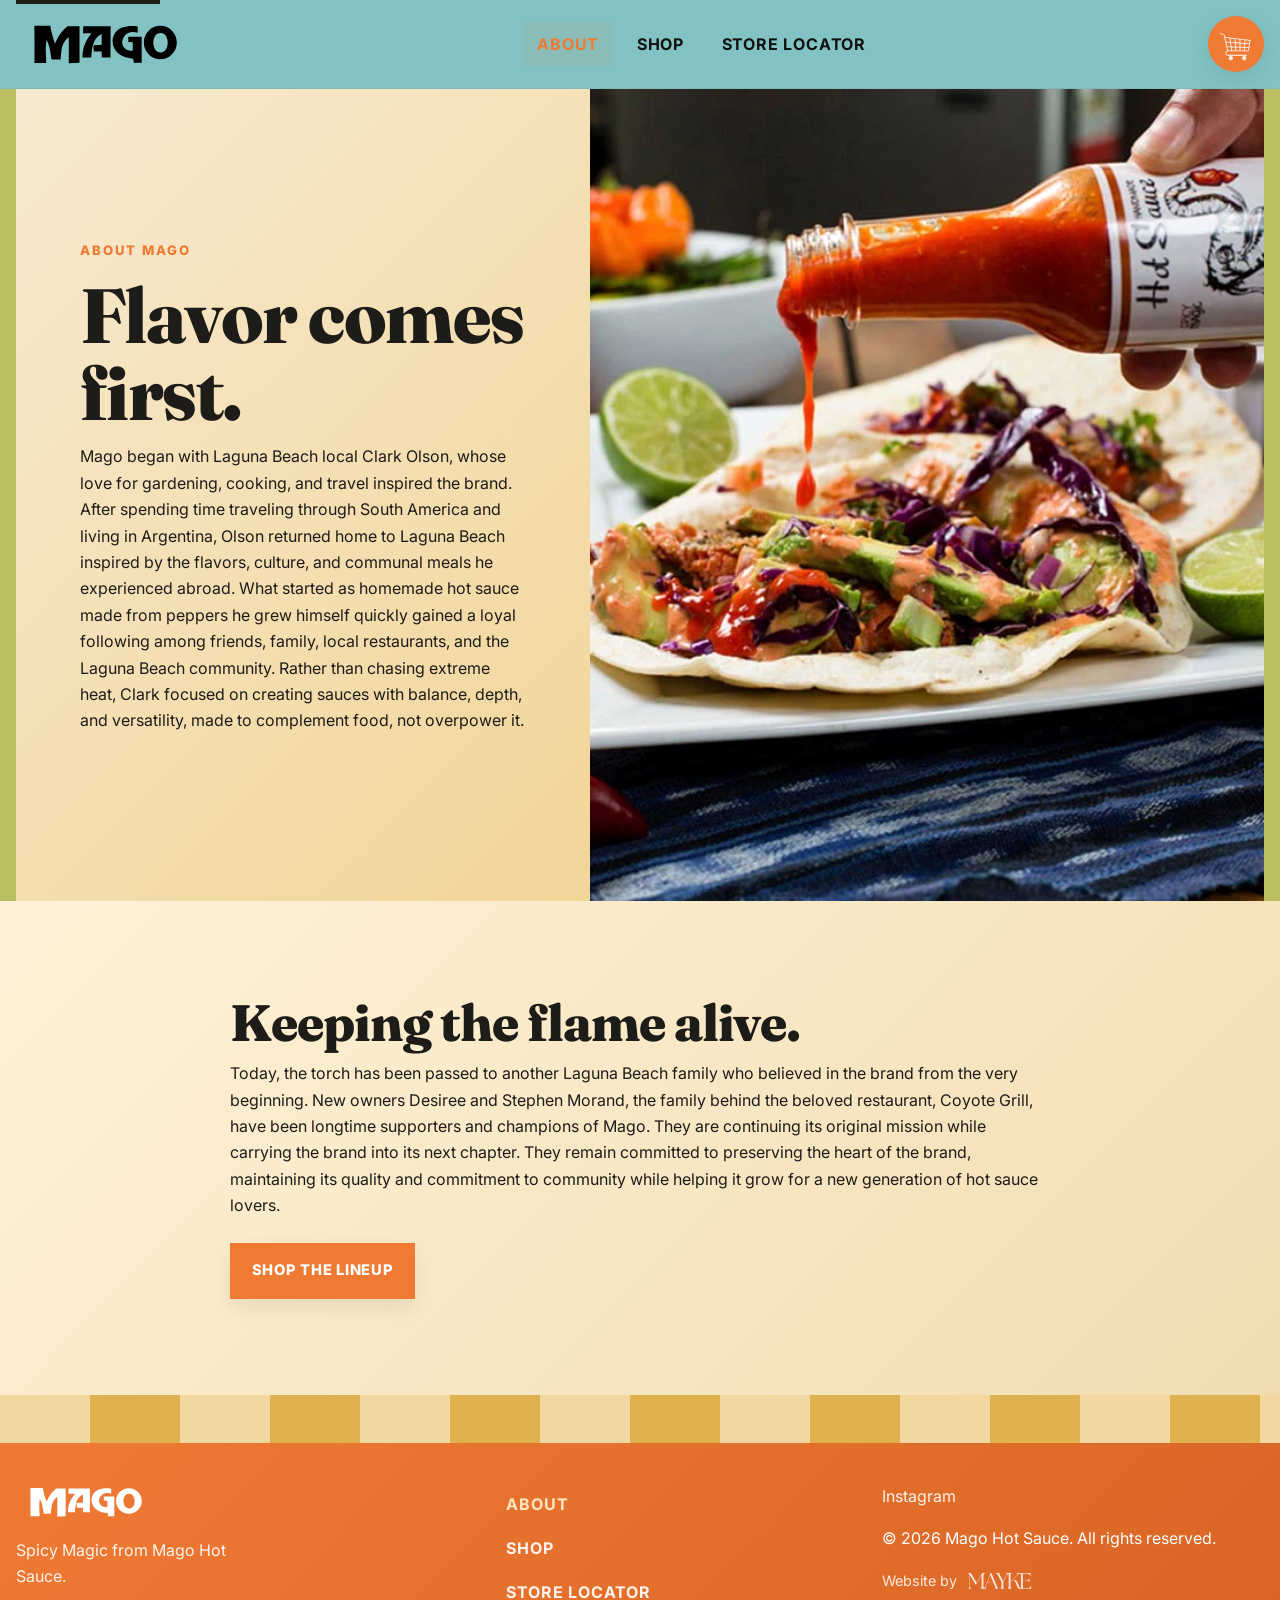
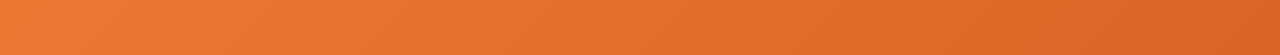
==== commit f0c8f361: "carousel and copy update" ====
--- a/about.html
+++ b/about.html
@@ -140,7 +140,7 @@
           <p>
             Today, the torch has been passed to another Laguna Beach family who
             believed in the brand from the very beginning. New owners Desiree
-            and Stephen Gomez, the family behind the beloved restaurant, Coyote
+            and Stephen Morand, the family behind the beloved restaurant, Coyote
             Grill, have been longtime supporters and champions of Mago. They are
             continuing its original mission while carrying the brand into its
             next chapter. They remain committed to preserving the heart of the
--- a/assets/css/styles.css
+++ b/assets/css/styles.css
@@ -702,10 +702,13 @@
 
 .flavor-card {
   text-align: center;
+
   transition:
-    transform var(--transition),
-    opacity var(--transition),
-    filter var(--transition);
+    transform 520ms cubic-bezier(0.22, 1, 0.36, 1),
+    opacity 420ms ease,
+    filter 520ms ease;
+
+  will-change: transform, opacity, filter;
 }
 
 .flavor-card-link {
@@ -715,14 +718,23 @@
 }
 
 .flavor-card-side {
-  opacity: 0.5;
-  transform: translateY(-10px) scale(0.92);
+  opacity: 0.35;
+
+  transform: translateY(20px) scale(0.86) rotate(-3deg);
+
   padding-top: 1rem;
+
+  filter: blur(1px);
+}
+
+.flavor-card-side:last-child {
+  transform: translateY(20px) scale(0.86) rotate(3deg);
 }
 
 .flavor-card-side img {
   max-height: 540px;
   object-fit: contain;
+
   filter: drop-shadow(var(--shadow-bottle));
 }
 
@@ -735,7 +747,12 @@
   display: flex;
   flex-direction: column;
   align-items: center;
+
   min-height: 100%;
+
+  transform: translateY(0) scale(1);
+
+  animation: featuredSaucePop 520ms cubic-bezier(0.22, 1, 0.36, 1);
 }
 
 .flavor-card-featured .flavor-card-link {
@@ -747,8 +764,12 @@
 .flavor-card-featured img {
   max-height: 760px;
   object-fit: contain;
+
   filter: drop-shadow(0 30px 60px rgba(0, 0, 0, 0.22));
-  transition: transform var(--transition);
+
+  transition: transform 420ms ease;
+
+  animation: bottleFloatIn 620ms cubic-bezier(0.22, 1, 0.36, 1);
 }
 
 .flavor-card-featured:hover img {
@@ -759,6 +780,34 @@
   max-width: 540px;
   margin-top: 0.5rem;
   text-align: center;
+}
+
+@keyframes featuredSaucePop {
+  0% {
+    opacity: 0;
+    transform: translateY(24px) scale(0.94);
+    filter: blur(3px);
+  }
+
+  100% {
+    opacity: 1;
+    transform: translateY(0) scale(1);
+    filter: blur(0);
+  }
+}
+
+@keyframes bottleFloatIn {
+  0% {
+    transform: translateY(28px) rotate(-2deg) scale(0.96);
+  }
+
+  60% {
+    transform: translateY(-8px) rotate(1deg) scale(1.02);
+  }
+
+  100% {
+    transform: translateY(0) rotate(0) scale(1);
+  }
 }
 
 .flavor-kicker {
@@ -777,6 +826,7 @@
   gap: 1rem;
   flex-wrap: wrap;
   margin-top: 1rem;
+  margin-bottom: 2.5rem;
 }
 
 .carousel-actions .shopify-button-wrapper,
@@ -1632,6 +1682,26 @@
     }
   }
 
+  .hero-media {
+    width: 100%;
+    min-height: 460px;
+    height: 460px;
+  }
+
+  .hero-carousel {
+    width: 100%;
+    height: 100%;
+    min-height: 460px;
+  }
+
+  .hero-slide {
+    display: block;
+    width: 100%;
+    height: 100%;
+    min-height: 460px;
+    object-fit: cover;
+  }
+
   .hero-grid,
   .page-hero-inner,
   .section-grid,
@@ -1674,13 +1744,38 @@
   }
 
   .flavor-carousel {
-    grid-template-columns: 1fr;
+    grid-template-columns: 0.58fr 1fr 0.58fr;
+    gap: 0.25rem;
     min-height: auto;
-    padding: 2rem 1.25rem 1rem;
+    padding: 2rem 0.25rem 1rem;
+    overflow: hidden;
   }
 
   .flavor-card-side {
+    display: block;
+    opacity: 0.35;
+    padding-top: 3rem;
+    transform: translateY(6px) scale(0.9);
+  }
+
+  .flavor-card-side:first-child {
+    transform: translateX(-30%) translateY(6px) scale(0.9) rotate(-3deg);
+  }
+
+  .flavor-card-side:last-child {
+    transform: translateX(30%) translateY(6px) scale(0.9) rotate(3deg);
+  }
+
+  .flavor-card-side img {
+    max-height: 360px;
+  }
+
+  .flavor-card-side h3 {
     display: none;
+  }
+
+  .flavor-card-featured img {
+    max-height: 480px;
   }
 
   .flavor-card-featured img {
@@ -1786,6 +1881,37 @@
   .page-hero-media img,
   .section-media img {
     min-height: 320px;
+  }
+}
+
+@media (max-width: 860px) {
+  .flavor-card-content {
+    width: 100vw;
+    max-width: none;
+
+    margin-left: calc(50% - 50vw);
+    margin-right: calc(50% - 50vw);
+
+    padding-inline: 1rem;
+  }
+
+  .flavor-card-content p {
+    max-width: none;
+  }
+
+  .carousel-actions {
+    width: 100vw;
+
+    margin-left: calc(50% - 50vw);
+    margin-right: calc(50% - 50vw);
+
+    padding-inline: 1rem;
+  }
+
+  .carousel-actions .btn,
+  .carousel-actions .shopify-button-wrapper {
+    width: 100%;
+    max-width: none;
   }
 }
 
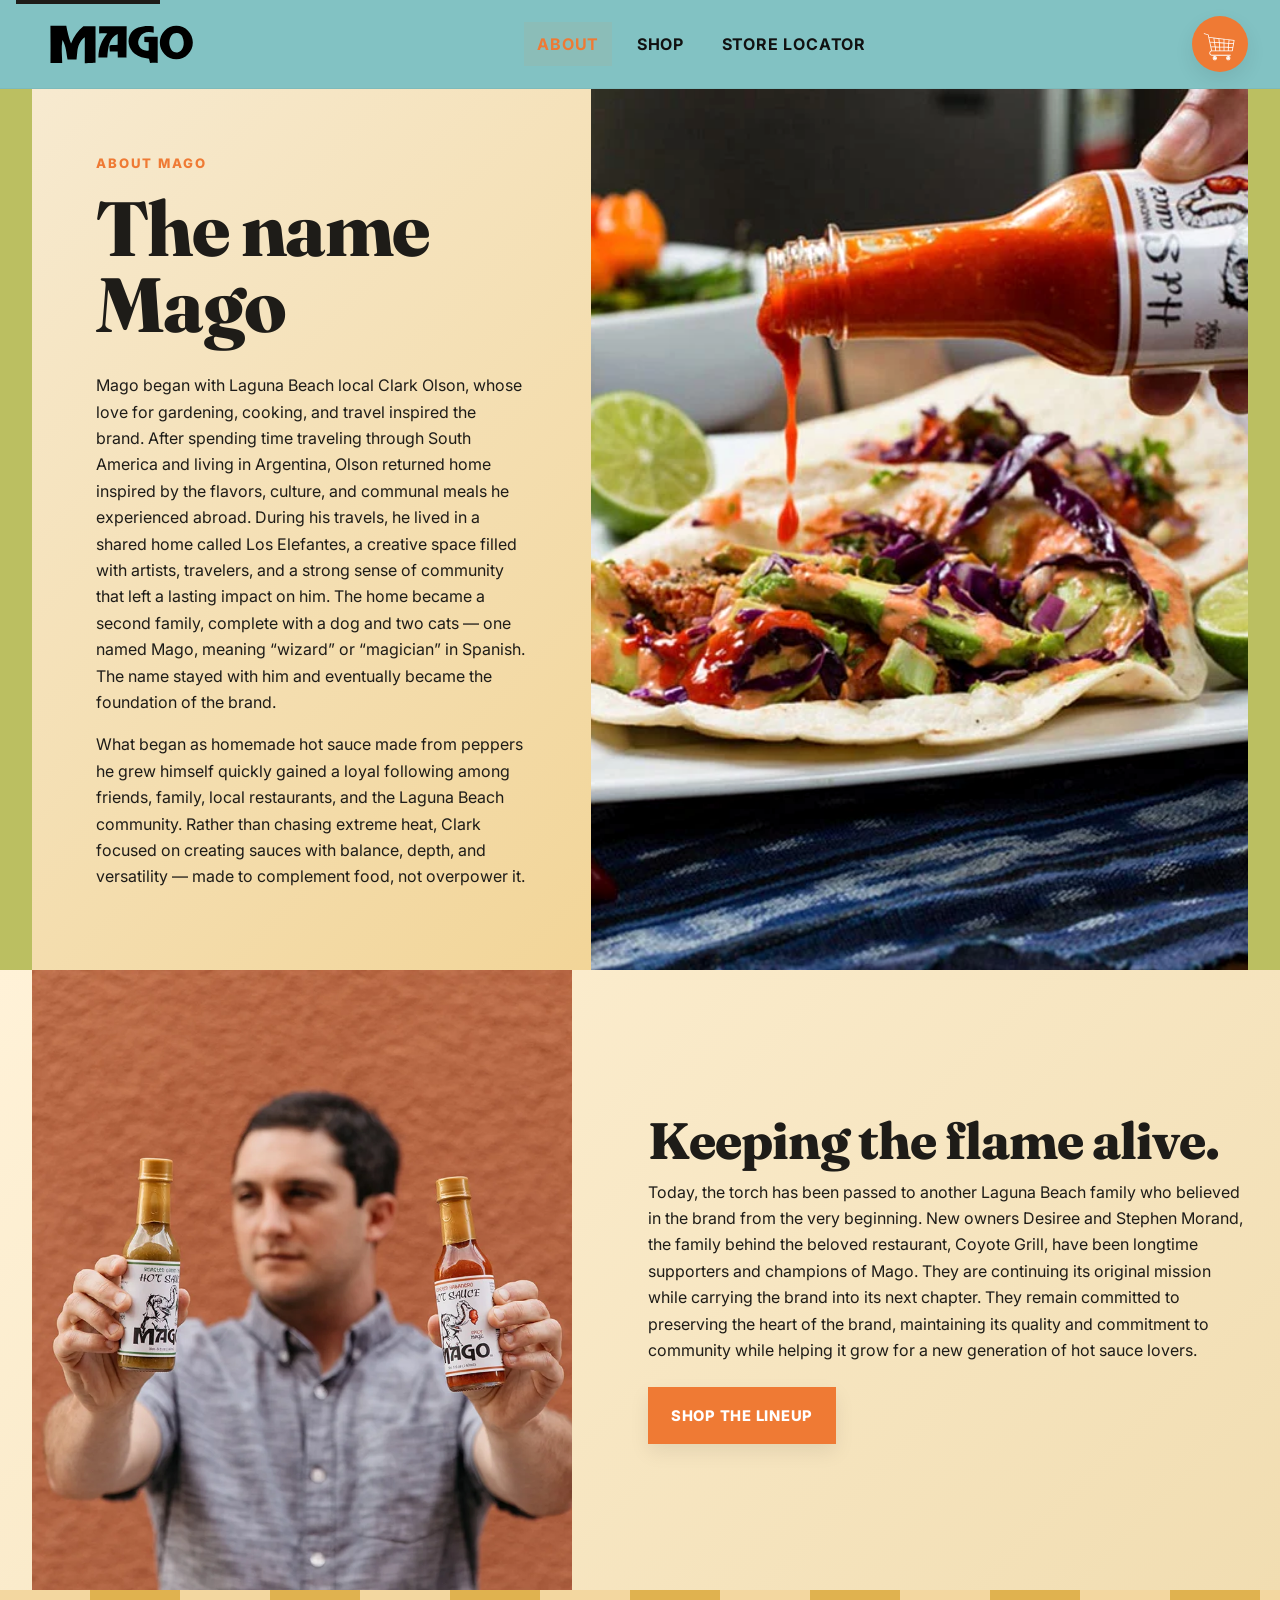
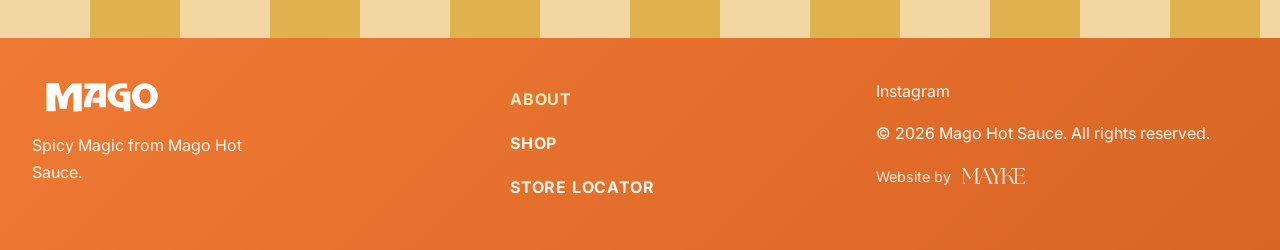
==== commit 2d66e82d: "about edits" ====
--- a/about.html
+++ b/about.html
@@ -20,7 +20,7 @@
     <meta property="og:url" content="https://www.magohotsauce.com/about" />
     <meta
       property="og:image"
-      content="https://www.magohotsauce.com/assets/images/Mago-photo1.webp"
+      content="https://www.magohotsauce.com/assets/images/Mago_photo1.webp"
     />
 
     <meta name="twitter:card" content="summary_large_image" />
@@ -31,11 +31,11 @@
     />
     <meta
       name="twitter:image"
-      content="https://www.magohotsauce.com/assets/images/Mago-photo1.webp"
+      content="https://www.magohotsauce.com/assets/images/Mago_photo1.webp"
     />
 
     <link rel="icon" href="assets/icons/mago-favicon.svg" />
-    <link rel="preload" as="image" href="assets/images/Mago-photo1.webp" />
+    <link rel="preload" as="image" href="assets/images/Mago_photo1.webp" />
     <link rel="stylesheet" href="assets/css/styles.css" />
     <script src="assets/js/main.js" defer></script>
   </head>
@@ -105,18 +105,28 @@
         <div class="container page-hero-inner">
           <div class="page-hero-copy">
             <p class="eyebrow">About Mago</p>
-            <h1>Flavor comes first.</h1>
+            <h1 class="about-name">The name Mago</h1>
             <p>
               Mago began with Laguna Beach local Clark Olson, whose love for
               gardening, cooking, and travel inspired the brand. After spending
               time traveling through South America and living in Argentina,
-              Olson returned home to Laguna Beach inspired by the flavors,
-              culture, and communal meals he experienced abroad. What started as
-              homemade hot sauce made from peppers he grew himself quickly
-              gained a loyal following among friends, family, local restaurants,
-              and the Laguna Beach community. Rather than chasing extreme heat,
-              Clark focused on creating sauces with balance, depth, and
-              versatility, made to complement food, not overpower it.
+              Olson returned home inspired by the flavors, culture, and communal
+              meals he experienced abroad. During his travels, he lived in a
+              shared home called Los Elefantes, a creative space filled with
+              artists, travelers, and a strong sense of community that left a
+              lasting impact on him. The home became a second family, complete
+              with a dog and two cats — one named Mago, meaning “wizard” or
+              “magician” in Spanish. The name stayed with him and eventually
+              became the foundation of the brand.
+            </p>
+
+            <p>
+              What began as homemade hot sauce made from peppers he grew himself
+              quickly gained a loyal following among friends, family, local
+              restaurants, and the Laguna Beach community. Rather than chasing
+              extreme heat, Clark focused on creating sauces with balance,
+              depth, and versatility — made to complement food, not overpower
+              it.
             </p>
           </div>
 
@@ -132,24 +142,36 @@
       </section>
 
       <section
-        class="section about-content narrow-copy"
+        class="section about-content"
         aria-labelledby="about-story-heading"
       >
-        <div class="container narrow-copy">
-          <h2 id="about-story-heading">Keeping the flame alive.</h2>
-          <p>
-            Today, the torch has been passed to another Laguna Beach family who
-            believed in the brand from the very beginning. New owners Desiree
-            and Stephen Morand, the family behind the beloved restaurant, Coyote
-            Grill, have been longtime supporters and champions of Mago. They are
-            continuing its original mission while carrying the brand into its
-            next chapter. They remain committed to preserving the heart of the
-            brand, maintaining its quality and commitment to community while
-            helping it grow for a new generation of hot sauce lovers.
-          </p>
-
-          <div class="about-cta">
-            <a class="btn btn-primary" href="/shop">Shop the Lineup</a>
+        <div class="container about-story-layout">
+          <div class="about-story-image">
+            <img
+              src="/assets/images/Mago+4.webp"
+              alt="Mago Hot Sauce family story"
+              width="560"
+              height="720"
+            />
+          </div>
+
+          <div class="about-story-copy">
+            <h2 id="about-story-heading">Keeping the flame alive.</h2>
+            <p>
+              Today, the torch has been passed to another Laguna Beach family
+              who believed in the brand from the very beginning. New owners
+              Desiree and Stephen Morand, the family behind the beloved
+              restaurant, Coyote Grill, have been longtime supporters and
+              champions of Mago. They are continuing its original mission while
+              carrying the brand into its next chapter. They remain committed to
+              preserving the heart of the brand, maintaining its quality and
+              commitment to community while helping it grow for a new generation
+              of hot sauce lovers.
+            </p>
+
+            <div class="about-cta">
+              <a class="btn btn-primary" href="/shop">Shop the Lineup</a>
+            </div>
           </div>
         </div>
       </section>
--- a/assets/css/styles.css
+++ b/assets/css/styles.css
@@ -1,21 +1,30 @@
 @import url("https://fonts.googleapis.com/css2?family=Fraunces:opsz,wght@9..144,700;9..144,800&family=Inter:wght@400;500;600;700;800&display=swap");
 
-/* variables */
+/* =========================================
+   VARIABLES
+========================================= */
 
 :root {
-  --color-bg: hsl(31, 79%, 59%);
-  --color-surface: #e9dfc8;
-  --color-surface-2: #d9cfb7;
-  --color-text: #1c1b18;
-  --color-text-soft: rgba(28, 27, 24, 0.72);
-  --color-mustard: #d47d20;
-  --color-olive: #5f6b2a;
-  --color-rust: #b55428;
-  --color-rust-dark: #7c3716;
-  --color-charcoal: #232321;
+  --color-bg: #e0b24f;
+  --color-surface: #f3e1b6;
+  --color-surface-2: #ecd29a;
+  --color-text: #1e1c18;
+  --color-text-soft: rgba(30, 28, 24, 0.72);
+  --color-mustard: #e0b24f;
+  --color-olive: #b76d28;
+  --color-rust: #ef7a34;
+  --color-rust-dark: #d86524;
+  --color-charcoal: #181818;
   --color-white: #ffffff;
-  --color-border: rgba(28, 27, 24, 0.12);
-  --color-border-light: rgba(28, 27, 24, 0.06);
+  --color-border: rgba(30, 28, 24, 0.08);
+  --color-border-light: rgba(30, 28, 24, 0.04);
+
+  --bg-striped-a: #f3d7a0;
+  --bg-striped-b: #e0b24f;
+  --bg-main: rgb(187, 191, 97);
+  --bg-header: rgb(130, 194, 195);
+  --bg-hero-copy: #f8f4eb;
+  --bg-flavor: #f8f1df;
 
   --shadow-sm: 0 8px 20px rgba(0, 0, 0, 0.08);
   --shadow-md: 0 18px 40px rgba(0, 0, 0, 0.12);
@@ -32,7 +41,9 @@
   --transition: 220ms ease;
 }
 
-/* reset */
+/* =========================================
+   RESET / BASE
+========================================= */
 
 *,
 *::before,
@@ -41,18 +52,35 @@
 }
 
 html {
+  min-height: 100%;
   scroll-behavior: smooth;
 }
 
 body {
+  min-height: 100vh;
   margin: 0;
+  display: flex;
+  flex-direction: column;
   font-family: var(--font-body);
   font-size: 16px;
   line-height: 1.65;
   color: var(--color-text);
-  background: var(--color-bg);
+  background: repeating-linear-gradient(
+    90deg,
+    var(--bg-striped-a) 0,
+    var(--bg-striped-a) 90px,
+    var(--bg-striped-b) 90px,
+    var(--bg-striped-b) 180px
+  );
   -webkit-font-smoothing: antialiased;
   text-rendering: optimizeLegibility;
+}
+
+main {
+  flex: 1;
+  overflow: clip;
+  background: var(--bg-main);
+  backdrop-filter: blur(4px);
 }
 
 img,
@@ -82,30 +110,18 @@
   cursor: pointer;
 }
 
-main {
-  overflow: clip;
-}
-
-html,
-body {
-  min-height: 100%;
-}
-
-body {
-  min-height: 100vh;
-  display: flex;
-  flex-direction: column;
-}
-
-main {
-  flex: 1;
-  overflow: clip;
-}
-
-/* layout */
+ul,
+ol {
+  margin: 0;
+  padding: 0;
+}
+
+/* =========================================
+   LAYOUT
+========================================= */
 
 .container {
-  width: max(100% - clamp(2rem, 5vw, 1rem), var(--container));
+  width: min(100% - clamp(2rem, 5vw, 4rem), var(--container));
   margin-inline: auto;
 }
 
@@ -115,10 +131,21 @@
 }
 
 .section {
+  position: relative;
+  z-index: 1;
   padding: 6rem 0;
 }
 
-/* accessibility */
+section.full-bleed {
+  width: 100%;
+  margin: 0;
+  padding-left: 0;
+  padding-right: 0;
+}
+
+/* =========================================
+   ACCESSIBILITY
+========================================= */
 
 .sr-only {
   position: absolute;
@@ -146,85 +173,9 @@
   top: 1rem;
 }
 
-/* full bleed */
-
-section.full-bleed {
-  width: 100%;
-  margin: 0;
-  padding-left: 0;
-  padding-right: 0;
-}
-
-.hero.full-bleed .hero-grid {
-  width: 100%;
-  max-width: none;
-}
-
-.hero.full-bleed .hero-copy {
-  padding-left: clamp(1.25rem, 5vw, 5rem);
-  padding-right: clamp(1.25rem, 5vw, 5rem);
-}
-
-.hero.full-bleed .hero-media img {
-  width: 100%;
-  height: 100%;
-  object-fit: cover;
-}
-
-.about-preview.full-bleed {
-  padding-top: 0;
-  padding-bottom: 0;
-}
-
-.about-preview.full-bleed .container {
-  width: 100%;
-  max-width: none;
-  padding-left: 0;
-  padding-right: 0;
-}
-
-.about-preview.full-bleed .section-grid {
-  grid-template-columns: 1.05fr 0.95fr;
-  width: 100%;
-  max-width: none;
-  gap: 0;
-}
-
-.about-preview.full-bleed .section-copy {
-  padding: 4rem clamp(1.25rem, 5vw, 5rem);
-  max-width: none;
-}
-
-.about-preview.full-bleed .section-media img {
-  width: 100%;
-  height: 100%;
-  min-height: 720px;
-  object-fit: cover;
-}
-
-.final-cta.full-bleed {
-  padding-left: 0;
-  padding-right: 0;
-  padding-bottom: 0;
-}
-
-.final-cta.full-bleed .container {
-  width: 100%;
-  max-width: none;
-  padding-left: 0;
-  padding-right: 0;
-}
-
-.final-cta.full-bleed .final-cta-inner {
-  width: 100%;
-  max-width: none;
-  border-left: 0;
-  border-right: 0;
-  padding-left: clamp(1.25rem, 5vw, 5rem);
-  padding-right: clamp(1.25rem, 5vw, 5rem);
-}
-
-/* typography */
+/* =========================================
+   TYPOGRAPHY
+========================================= */
 
 h1,
 h2,
@@ -259,20 +210,20 @@
   margin: 0 0 1rem;
 }
 
-ul,
-ol {
-  margin: 0;
-  padding: 0;
-}
-
-.eyebrow {
+.eyebrow,
+.flavor-kicker {
   display: inline-block;
   margin-bottom: 1rem;
   font-size: 0.82rem;
   font-weight: 800;
   letter-spacing: 0.14em;
   text-transform: uppercase;
-  color: var(--color-olive);
+  color: var(--color-rust);
+}
+
+.flavor-kicker {
+  margin-bottom: 0.4rem;
+  font-size: 0.8rem;
 }
 
 .section-header {
@@ -281,7 +232,9 @@
   text-align: center;
 }
 
-/* buttons */
+/* =========================================
+   BUTTONS
+========================================= */
 
 .btn {
   display: inline-flex;
@@ -311,7 +264,7 @@
 button:focus-visible,
 input:focus-visible,
 a:focus-visible {
-  outline: 3px solid rgba(123, 58, 44, 0.22);
+  outline: 3px solid rgba(239, 122, 52, 0.28);
   outline-offset: 3px;
 }
 
@@ -326,14 +279,14 @@
 }
 
 .btn-secondary {
-  color: var(--color-text);
+  color: #111;
   background: transparent;
-  border-color: var(--color-text);
+  border-color: #111;
 }
 
 .btn-secondary:hover {
   color: var(--color-white);
-  background: var(--color-charcoal);
+  background: #111;
 }
 
 .btn-text {
@@ -356,15 +309,17 @@
   transform: translateX(4px);
 }
 
-/* header */
+/* =========================================
+   HEADER
+========================================= */
 
 .site-header {
   position: sticky;
   top: 0;
   z-index: 100;
-  background: rgba(243, 239, 232, 0.9);
-  backdrop-filter: blur(12px);
-  border-bottom: 1px solid var(--color-border-light);
+  background: var(--bg-header);
+  backdrop-filter: blur(10px);
+  border-bottom: 1px solid rgba(0, 0, 0, 0.04);
 }
 
 .header-inner {
@@ -411,17 +366,25 @@
     background-color var(--transition);
 }
 
+.nav-list a {
+  color: #111;
+}
+
 .nav-list a:hover,
 .nav-list a[aria-current="page"] {
   color: var(--color-rust);
-  background: rgba(123, 58, 44, 0.08);
+  background: rgba(239, 122, 52, 0.08);
+}
+
+.header-actions {
+  display: flex;
+  align-items: center;
+  gap: 0.75rem;
 }
 
 .header-cart {
-  transition:
-    right var(--transition),
-    top var(--transition),
-    transform var(--transition);
+  position: relative;
+  transition: transform var(--transition);
 }
 
 .header-cart a {
@@ -430,9 +393,19 @@
   justify-content: center;
   width: 56px;
   height: 56px;
+  color: var(--color-white);
   background: var(--color-rust);
   border-radius: 50%;
   box-shadow: var(--shadow-sm);
+  transition:
+    right 160ms ease,
+    top 160ms ease,
+    transform 160ms ease,
+    background-color var(--transition);
+}
+
+.header-cart a:hover {
+  background: var(--color-rust-dark);
 }
 
 .header-cart img {
@@ -449,7 +422,13 @@
   transform: scale(1.06);
 }
 
-/* hero */
+.mobile-nav-toggle {
+  display: none;
+}
+
+/* =========================================
+   HERO / PAGE HERO
+========================================= */
 
 .hero,
 .page-hero {
@@ -478,7 +457,16 @@
   flex-direction: column;
   justify-content: center;
   padding: 4rem clamp(1.25rem, 5vw, 5rem);
-  background: var(--color-bg);
+}
+
+.hero-copy {
+  background:
+    linear-gradient(180deg, rgba(255, 255, 255, 0.22), rgba(255, 255, 255, 0)),
+    var(--bg-hero-copy);
+}
+
+.page-hero-copy {
+  background: linear-gradient(135deg, #f7ead0 0%, #f2d598 100%);
 }
 
 .section-copy,
@@ -511,6 +499,20 @@
   min-height: 100%;
 }
 
+.hero-media,
+.page-hero-media {
+  position: relative;
+  overflow: hidden;
+}
+
+.hero-media {
+  background: var(--color-bg);
+}
+
+.page-hero-media {
+  background: #e7b951;
+}
+
 .hero-media img,
 .page-hero-media img,
 .section-media img {
@@ -518,28 +520,7 @@
   height: 100%;
   min-height: 680px;
   object-fit: cover;
-}
-
-.page-hero {
-  padding-bottom: 0;
-}
-
-.page-hero-compact {
-  text-align: center;
-  padding: 2rem 0 0.25rem;
-}
-
-.page-store-locator .locator-section {
-  padding: 1rem 0 4rem;
-}
-
-.page-hero-compact .narrow-copy {
-  max-width: 780px;
-}
-
-.hero-media {
-  position: relative;
-  overflow: hidden;
+  filter: saturate(0.96) contrast(1.02) brightness(1.01);
 }
 
 .hero-carousel {
@@ -554,21 +535,94 @@
   width: 100%;
   height: 100%;
   object-fit: cover;
-
   opacity: 0;
+  pointer-events: none;
   transition: opacity 1.4s ease;
-
-  pointer-events: none;
 }
 
 .hero-slide.active {
   opacity: 1;
 }
 
-/* image split section */
+.page-hero-compact {
+  text-align: center;
+  padding: 2rem 0 0.25rem;
+}
+
+.page-hero-compact .narrow-copy {
+  max-width: 780px;
+}
+
+/* =========================================
+   FULL BLEED SECTIONS
+========================================= */
+
+.hero.full-bleed .hero-grid,
+.about-preview.full-bleed .container,
+.final-cta.full-bleed .container {
+  width: 100%;
+  max-width: none;
+}
+
+.hero.full-bleed .hero-copy,
+.final-cta.full-bleed .final-cta-inner {
+  padding-left: clamp(1.25rem, 5vw, 5rem);
+  padding-right: clamp(1.25rem, 5vw, 5rem);
+}
+
+.about-preview.full-bleed,
+.final-cta.full-bleed {
+  padding-left: 0;
+  padding-right: 0;
+}
+
+.about-preview.full-bleed {
+  padding-top: 0;
+  padding-bottom: 0;
+}
+
+.about-preview.full-bleed .container,
+.final-cta.full-bleed .container {
+  padding-left: 0;
+  padding-right: 0;
+}
+
+.about-preview.full-bleed .section-grid {
+  width: 100%;
+  max-width: none;
+  gap: 0;
+}
+
+.about-preview.full-bleed .section-copy {
+  padding: 4rem clamp(1.25rem, 5vw, 5rem);
+  max-width: none;
+}
+
+.about-preview.full-bleed .section-media img {
+  width: 100%;
+  height: 100%;
+  min-height: 720px;
+  object-fit: cover;
+}
+
+.final-cta.full-bleed {
+  padding-bottom: 0;
+}
+
+.final-cta.full-bleed .final-cta-inner {
+  width: 100%;
+  max-width: none;
+  border-left: 0;
+  border-right: 0;
+}
+
+/* =========================================
+   ABOUT
+========================================= */
 
 .about-preview {
   padding: 0;
+  background: #f0ac2e;
 }
 
 .about-preview .section-grid {
@@ -581,18 +635,78 @@
   flex-direction: column;
   justify-content: center;
   padding: 4rem clamp(1.25rem, 5vw, 5rem);
-  background: var(--color-surface);
   max-width: none;
-}
-
-/* carousel */
+  background: linear-gradient(135deg, #f6ebcf 0%, #f1ddb1 100%);
+}
+
+.about-content {
+  position: relative;
+  padding: 0;
+  background: transparent;
+  isolation: isolate;
+}
+
+.about-content::before {
+  content: "";
+  position: absolute;
+  top: 0;
+  bottom: 0;
+  left: 50%;
+  width: 100vw;
+  transform: translateX(-50%);
+  background: linear-gradient(135deg, #fff2d8 0%, #f1ddb1 100%);
+  z-index: -1;
+}
+
+.about-content .container,
+.about-content .narrow-copy {
+  position: relative;
+  z-index: 1;
+}
+
+.about-story-layout {
+  display: grid;
+  grid-template-columns: minmax(260px, 0.9fr) 1fr;
+  gap: clamp(2rem, 6vw, 6rem);
+  align-items: center;
+}
+
+.about-story-image img {
+  width: 100%;
+  height: 100%;
+  min-height: 620px;
+  object-fit: cover;
+}
+
+.about-story-copy {
+  max-width: 720px;
+}
+
+.about-name {
+  padding-bottom: 1rem;
+}
+
+@media (max-width: 860px) {
+  .about-story-layout {
+    grid-template-columns: 1fr;
+    gap: 2rem;
+  }
+
+  .about-story-image img {
+    min-height: 420px;
+  }
+}
+
+/* =========================================
+   FLAVOR CAROUSEL
+========================================= */
 
 .heat-carousel {
   position: relative;
+  width: 100%;
   overflow: hidden;
-  background: var(--color-bg);
-  width: 100%;
   padding-bottom: 0;
+  background: var(--bg-main);
 }
 
 .heat-carousel .container {
@@ -656,58 +770,41 @@
   gap: 1.5rem;
   min-height: 780px;
   padding: 4rem 5.5rem 2rem;
-
+  overflow: hidden;
+  z-index: 1;
   background:
     linear-gradient(
       180deg,
       rgba(255, 255, 255, 0.28),
       rgba(255, 255, 255, 0.08)
     ),
-    #f8f1df !important;
-
+    var(--bg-flavor);
   border: 0;
   box-shadow: var(--shadow-md);
-  overflow: hidden;
-  z-index: 1;
-}
-
-/* wavy border */
+}
 
 .flavor-carousel::before {
   content: "";
   position: absolute;
-
   top: 6px;
   right: 0;
   bottom: 6px;
   left: 0;
-
   background:
     url("data:image/svg+xml,%3Csvg xmlns='http://www.w3.org/2000/svg' width='120' height='24' viewBox='0 0 120 24'%3E%3Cpath d='M0 12 Q15 0 30 12 T60 12 T90 12 T120 12' fill='none' stroke='%23ef7a34' stroke-width='6' stroke-linecap='round'/%3E%3C/svg%3E")
-      top left repeat-x,
+      top center / 120px 24px repeat-x,
     url("data:image/svg+xml,%3Csvg xmlns='http://www.w3.org/2000/svg' width='120' height='24' viewBox='0 0 120 24'%3E%3Cpath d='M0 12 Q15 24 30 12 T60 12 T90 12 T120 12' fill='none' stroke='%23d96525' stroke-width='6' stroke-linecap='round'/%3E%3C/svg%3E")
-      bottom left repeat-x;
-
-  background-size:
-    120px 24px,
-    120px 24px;
-
-  background-position:
-    top center,
-    bottom center;
-
+      bottom center / 120px 24px repeat-x;
   pointer-events: none;
   z-index: -1;
 }
 
 .flavor-card {
   text-align: center;
-
   transition:
     transform 520ms cubic-bezier(0.22, 1, 0.36, 1),
     opacity 420ms ease,
     filter 520ms ease;
-
   will-change: transform, opacity, filter;
 }
 
@@ -719,11 +816,8 @@
 
 .flavor-card-side {
   opacity: 0.35;
-
+  padding-top: 1rem;
   transform: translateY(20px) scale(0.86) rotate(-3deg);
-
-  padding-top: 1rem;
-
   filter: blur(1px);
 }
 
@@ -734,7 +828,6 @@
 .flavor-card-side img {
   max-height: 540px;
   object-fit: contain;
-
   filter: drop-shadow(var(--shadow-bottle));
 }
 
@@ -747,11 +840,8 @@
   display: flex;
   flex-direction: column;
   align-items: center;
-
   min-height: 100%;
-
   transform: translateY(0) scale(1);
-
   animation: featuredSaucePop 520ms cubic-bezier(0.22, 1, 0.36, 1);
 }
 
@@ -764,11 +854,8 @@
 .flavor-card-featured img {
   max-height: 760px;
   object-fit: contain;
-
   filter: drop-shadow(0 30px 60px rgba(0, 0, 0, 0.22));
-
   transition: transform 420ms ease;
-
   animation: bottleFloatIn 620ms cubic-bezier(0.22, 1, 0.36, 1);
 }
 
@@ -780,43 +867,6 @@
   max-width: 540px;
   margin-top: 0.5rem;
   text-align: center;
-}
-
-@keyframes featuredSaucePop {
-  0% {
-    opacity: 0;
-    transform: translateY(24px) scale(0.94);
-    filter: blur(3px);
-  }
-
-  100% {
-    opacity: 1;
-    transform: translateY(0) scale(1);
-    filter: blur(0);
-  }
-}
-
-@keyframes bottleFloatIn {
-  0% {
-    transform: translateY(28px) rotate(-2deg) scale(0.96);
-  }
-
-  60% {
-    transform: translateY(-8px) rotate(1deg) scale(1.02);
-  }
-
-  100% {
-    transform: translateY(0) rotate(0) scale(1);
-  }
-}
-
-.flavor-kicker {
-  margin-bottom: 0.4rem;
-  font-size: 0.8rem;
-  font-weight: 800;
-  letter-spacing: 0.14em;
-  text-transform: uppercase;
-  color: var(--color-olive);
 }
 
 .carousel-actions {
@@ -839,25 +889,69 @@
   margin-top: 0;
 }
 
-/* product grid */
+@keyframes featuredSaucePop {
+  0% {
+    opacity: 0;
+    transform: translateY(24px) scale(0.94);
+    filter: blur(3px);
+  }
+
+  100% {
+    opacity: 1;
+    transform: translateY(0) scale(1);
+    filter: blur(0);
+  }
+}
+
+@keyframes bottleFloatIn {
+  0% {
+    transform: translateY(28px) rotate(-2deg) scale(0.96);
+  }
+
+  60% {
+    transform: translateY(-8px) rotate(1deg) scale(1.02);
+  }
+
+  100% {
+    transform: translateY(0) rotate(0) scale(1);
+  }
+}
+
+/* =========================================
+   PRODUCTS
+========================================= */
 
 .products-section {
   padding-top: 2rem;
+  background: linear-gradient(180deg, #f8f1df 0%, var(--color-surface) 100%);
+}
+
+.product-grid,
+.related-links-grid {
+  display: grid;
+  gap: 0;
+  border-top: 1px solid rgba(0, 0, 0, 0.06);
+  border-left: 1px solid rgba(0, 0, 0, 0.06);
 }
 
 .product-grid {
-  display: grid;
   grid-template-columns: repeat(2, minmax(0, 1fr));
-  gap: 0;
-  border-top: 1px solid var(--color-border);
-  border-left: 1px solid var(--color-border);
+}
+
+.related-links-grid {
+  grid-template-columns: repeat(3, minmax(0, 1fr));
 }
 
 .product-card,
 .related-product-card {
-  background: rgba(255, 255, 255, 0.42);
-  border-right: 1px solid var(--color-border);
-  border-bottom: 1px solid var(--color-border);
+  background: linear-gradient(
+    180deg,
+    rgba(255, 255, 255, 0.38),
+    rgba(255, 255, 255, 0.16)
+  );
+  border-right: 1px solid rgba(0, 0, 0, 0.06);
+  border-bottom: 1px solid rgba(0, 0, 0, 0.06);
+  backdrop-filter: blur(3px);
 }
 
 .product-card {
@@ -871,7 +965,9 @@
   place-items: center;
   min-height: 460px;
   padding: 2.5rem 1rem 1rem;
-  background: var(--color-surface);
+  background:
+    radial-gradient(circle at top, rgba(255, 255, 255, 0.45), transparent 45%),
+    #f4e3bb;
 }
 
 .product-card-image img {
@@ -898,24 +994,18 @@
   font-weight: 800;
   letter-spacing: 0.08em;
   text-transform: uppercase;
-  color: var(--color-text);
-  background: rgba(211, 176, 47, 0.22);
-}
-
-.product-page .product-heat {
-  display: inline-flex !important;
-
-  width: fit-content !important;
-
-  align-self: flex-start;
-
-  padding: 0.45rem 0.75rem !important;
-}
-
-/* product page */
+  color: #111;
+  background: rgba(224, 178, 79, 0.24);
+}
+
+/* =========================================
+   PRODUCT PAGE
+========================================= */
 
 .product-hero {
   padding-top: 2rem;
+  padding-bottom: 0;
+  background: transparent;
 }
 
 .product-hero-grid {
@@ -927,7 +1017,9 @@
   display: grid;
   place-items: center;
   min-height: 720px;
-  background: var(--color-surface);
+  background:
+    radial-gradient(circle at top, rgba(255, 255, 255, 0.45), transparent 45%),
+    var(--color-surface-2);
 }
 
 .product-image img {
@@ -940,6 +1032,13 @@
   display: flex;
   flex-direction: column;
   justify-content: center;
+  background: transparent;
+}
+
+.product-page .product-heat {
+  width: fit-content;
+  align-self: flex-start;
+  padding: 0.45rem 0.75rem;
 }
 
 .breadcrumb {
@@ -966,17 +1065,13 @@
   padding-top: 1rem;
 }
 
+.related-products {
+  background: linear-gradient(180deg, #f8f1df 0%, #f6ebcf 100%);
+}
+
 .related-products .section-header {
   text-align: left;
   margin-inline: 0;
-}
-
-.related-links-grid {
-  display: grid;
-  grid-template-columns: repeat(3, minmax(0, 1fr));
-  gap: 0;
-  border-top: 1px solid var(--color-border);
-  border-left: 1px solid var(--color-border);
 }
 
 .related-product-card {
@@ -1003,11 +1098,17 @@
   transition: transform var(--transition);
 }
 
-.product-hero {
-  padding-bottom: 0;
-}
-
-/* store locator */
+/* =========================================
+   STORE LOCATOR
+========================================= */
+
+.page-store-locator .locator-section {
+  padding: 1rem 0 4rem;
+}
+
+.locator-section {
+  background: linear-gradient(180deg, #f6ebcf 0%, #f3d7a0 100%);
+}
 
 .locator-search {
   max-width: 860px;
@@ -1053,7 +1154,7 @@
 
 .locator-map {
   position: sticky;
-  top: 120px; /* below header */
+  top: 120px;
   height: fit-content;
 }
 
@@ -1071,8 +1172,12 @@
 
 .store-card {
   padding: 1.25rem;
-  background: rgba(255, 255, 255, 0.55);
-  border: 1px solid var(--color-border);
+  background: linear-gradient(
+    180deg,
+    rgba(255, 255, 255, 0.48),
+    rgba(255, 255, 255, 0.18)
+  );
+  border: 1px solid rgba(0, 0, 0, 0.06);
 }
 
 .store-card h3 {
@@ -1085,57 +1190,140 @@
   color: var(--color-olive);
 }
 
-@media (max-width: 900px) {
-  .locator-layout {
-    grid-template-columns: 1fr;
-  }
-
-  .locator-map {
-    display: none;
-  }
-
-  .locator-results {
-    max-height: none;
-  }
-}
-
-/* final cta */
+/* =========================================
+   FINAL CTA
+========================================= */
+
+.final-cta {
+  background: #f3d7a0;
+}
 
 .final-cta-inner {
   padding: clamp(2rem, 5vw, 4rem);
   text-align: center;
-  background: var(--color-surface);
-  border: 1px solid var(--color-border);
-}
-
-/* about content */
-
-.about-content {
+  color: var(--color-white);
+  background: linear-gradient(135deg, #bbbf61, #cacf6b);
+  border: 0;
+}
+
+.final-cta-inner h2,
+.final-cta-inner p,
+.final-cta-inner .eyebrow {
+  color: var(--color-white);
+}
+
+/* =========================================
+   NEWSLETTER
+========================================= */
+
+.newsletter-section {
+  padding-top: 0;
+  padding-bottom: 3rem;
+}
+
+.newsletter-card {
   position: relative;
-  padding: 6rem 0;
-  background: transparent;
-  isolation: isolate;
-}
-
-.about-content::before {
+  display: grid;
+  grid-template-columns: minmax(0, 1fr) minmax(320px, 460px);
+  gap: 3rem;
+  align-items: start;
+  overflow: hidden;
+  padding: clamp(2rem, 5vw, 4rem);
+  padding-bottom: 2.5rem;
+}
+
+.newsletter-card::before {
   content: "";
   position: absolute;
-  top: 0;
-  bottom: 0;
-  left: 50%;
-  width: 100vw;
-  transform: translateX(-50%);
-  background: rgba(233, 223, 200, 0.9);
-  z-index: -1;
-}
-
-.about-content .container,
-.about-content .narrow-copy {
+  inset: 0;
+  pointer-events: none;
+}
+
+.newsletter-copy,
+.newsletter-form {
   position: relative;
   z-index: 1;
 }
 
-/* shopify */
+.newsletter-copy {
+  max-width: 640px;
+}
+
+.newsletter-copy h2 {
+  margin-bottom: 1rem;
+}
+
+.newsletter-copy p:last-child {
+  margin-bottom: 0;
+}
+
+.newsletter-form {
+  display: flex;
+  flex-direction: column;
+  align-items: stretch;
+  gap: 0.9rem;
+  width: 100%;
+}
+
+.newsletter-form input {
+  width: 100%;
+  height: 56px;
+  padding: 0 1rem;
+  color: var(--color-text);
+  background: rgba(255, 255, 255, 0.75);
+  border: 1px solid rgba(0, 0, 0, 0.08);
+  outline: none;
+}
+
+.newsletter-form input::placeholder {
+  color: rgba(0, 0, 0, 0.45);
+}
+
+.newsletter-form input:focus {
+  border-color: var(--color-rust);
+}
+
+.newsletter-form .btn {
+  width: 100%;
+  min-width: 0;
+}
+
+.newsletter-honey {
+  position: absolute !important;
+  left: -9999px !important;
+  width: 1px !important;
+  height: 1px !important;
+  opacity: 0 !important;
+  pointer-events: none !important;
+}
+
+.newsletter-consent {
+  margin: 0;
+  font-size: 0.82rem;
+  line-height: 1.5;
+  color: rgba(28, 27, 24, 0.68);
+  text-align: left;
+}
+
+.newsletter-message {
+  min-height: 1.2rem;
+  margin: 0;
+  font-size: 0.9rem;
+  font-weight: 600;
+  text-align: left;
+}
+
+.newsletter-message.success {
+  color: #2f7a3f;
+}
+
+.newsletter-message.error {
+  color: #b13b2e;
+}
+
+/* =========================================
+   SHOPIFY
+========================================= */
 
 .shopify-button-wrapper {
   display: flex;
@@ -1183,18 +1371,6 @@
   display: none !important;
 }
 
-.header-cart {
-  position: relative;
-  transition: transform var(--transition);
-}
-
-.header-cart a {
-  transition:
-    right 160ms ease,
-    top 160ms ease,
-    transform 160ms ease;
-}
-
 body.cart-open .header-cart {
   transform: translateX(
     calc(-1 * (var(--shopify-cart-width, 380px) + 0.01rem))
@@ -1209,13 +1385,54 @@
   opacity: 0;
   pointer-events: none;
 }
-/* footer */
+
+/* =========================================
+   IMAGE MARQUEE
+========================================= */
+
+.image-marquee-section {
+  overflow: hidden;
+  width: 100%;
+  padding: 0;
+}
+
+.image-marquee {
+  overflow: hidden;
+  width: 100%;
+}
+
+.image-marquee-track {
+  display: flex;
+  width: max-content;
+  animation: imageMarquee 34s linear infinite;
+}
+
+.image-marquee-track img {
+  width: clamp(240px, 24vw, 420px);
+  height: clamp(260px, 32vw, 520px);
+  object-fit: cover;
+  flex: 0 0 auto;
+}
+
+@keyframes imageMarquee {
+  from {
+    transform: translateX(0);
+  }
+
+  to {
+    transform: translateX(-50%);
+  }
+}
+
+/* =========================================
+   FOOTER
+========================================= */
 
 .site-footer {
   margin-top: 3rem;
   padding: 2.5rem 0;
-  color: rgba(255, 255, 255, 0.88);
-  background: var(--color-rust);
+  color: var(--color-white);
+  background: linear-gradient(135deg, #ef7a34, #d96525);
 }
 
 .footer-inner {
@@ -1225,27 +1442,37 @@
   align-items: start;
 }
 
+.footer-brand img,
+.mayke-logo,
+.header-cart img {
+  filter: brightness(0) invert(1);
+}
+
 .footer-brand img {
   margin-bottom: 1rem;
-  filter: brightness(0) invert(1);
 }
 
 .footer-brand p {
   max-width: 24ch;
+  color: rgba(255, 255, 255, 0.92);
 }
 
 .footer-nav ul {
   list-style: none;
 }
 
+.footer-nav a,
+.footer-meta a {
+  color: rgba(255, 255, 255, 0.92);
+}
+
 .footer-nav a {
-  color: rgba(255, 255, 255, 0.88);
   padding-left: 0;
 }
 
 .footer-nav a:hover,
 .footer-nav a[aria-current="page"] {
-  color: var(--color-mustard);
+  color: #ffe7c1;
   background: transparent;
 }
 
@@ -1257,9 +1484,9 @@
   display: flex;
   align-items: center;
   gap: 0.5rem;
+  margin-top: 0.75rem;
   font-size: 0.9rem;
   opacity: 0.85;
-  margin-top: 0.75rem;
 }
 
 .footer-credit a {
@@ -1270,7 +1497,6 @@
 .mayke-logo {
   height: 28px;
   width: auto;
-  filter: brightness(0) invert(1);
   transition:
     opacity var(--transition),
     transform var(--transition);
@@ -1281,7 +1507,9 @@
   transform: translateY(-1px);
 }
 
-/* page-specific */
+/* =========================================
+   PAGE SPECIFIC
+========================================= */
 
 .page-home .hero-copy h1 {
   max-width: 9ch;
@@ -1297,191 +1525,9 @@
   margin-inline: auto;
 }
 
-/* Newsletter */
-
-.newsletter-section {
-  padding-top: 0;
-}
-
-.newsletter-card {
-  position: relative;
-  overflow: hidden;
-
-  padding: clamp(2rem, 5vw, 4rem);
-
-  display: grid;
-  grid-template-columns: minmax(0, 1fr) minmax(320px, 460px);
-  gap: 3rem;
-  align-items: start;
-}
-
-.newsletter-card::before {
-  content: "";
-  position: absolute;
-  inset: 0;
-  pointer-events: none;
-}
-
-.newsletter-copy {
-  position: relative;
-  z-index: 1;
-  max-width: 640px;
-}
-
-.newsletter-copy h2 {
-  margin-bottom: 1rem;
-}
-
-.newsletter-copy p:last-child {
-  margin-bottom: 0;
-}
-
-.newsletter-section {
-  padding-bottom: 3rem;
-}
-
-.newsletter-card {
-  padding-bottom: 2.5rem;
-}
-
-.newsletter-message {
-  min-height: 0;
-}
-
-/* Form */
-
-.newsletter-form {
-  position: relative;
-  z-index: 1;
-
-  display: flex;
-  flex-direction: column;
-  align-items: stretch;
-  gap: 0.9rem;
-
-  width: 100%;
-}
-
-.newsletter-form input {
-  width: 100%;
-  height: 56px;
-
-  padding: 0 1rem;
-
-  border: 1px solid rgba(0, 0, 0, 0.08);
-  background: rgba(255, 255, 255, 0.75);
-
-  color: var(--color-text);
-  outline: none;
-}
-
-.newsletter-form input::placeholder {
-  color: rgba(0, 0, 0, 0.45);
-}
-
-.newsletter-form input:focus {
-  border-color: var(--color-rust);
-}
-
-.newsletter-form .btn {
-  width: 100%;
-  min-width: 0;
-}
-
-/* Honeypot */
-
-.newsletter-honey {
-  position: absolute !important;
-  left: -9999px !important;
-  width: 1px !important;
-  height: 1px !important;
-  opacity: 0 !important;
-  pointer-events: none !important;
-}
-
-/* Consent */
-
-.newsletter-consent {
-  margin: 0;
-
-  font-size: 0.82rem;
-  line-height: 1.5;
-
-  color: rgba(28, 27, 24, 0.68);
-
-  text-align: left;
-}
-
-/* Messages */
-
-.newsletter-message {
-  min-height: 1.2rem;
-
-  margin: 0;
-
-  font-size: 0.9rem;
-  font-weight: 600;
-
-  text-align: left;
-}
-
-.newsletter-message.success {
-  color: #2f7a3f;
-}
-
-.newsletter-message.error {
-  color: #b13b2e;
-}
-
-/* Header actions / mobile nav */
-
-.header-actions {
-  display: flex;
-  align-items: center;
-  gap: 0.75rem;
-}
-
-.mobile-nav-toggle {
-  display: none;
-}
-
-/* Image marquee */
-
-.image-marquee-section {
-  overflow: hidden;
-  width: 100%;
-  padding: 0;
-}
-
-.image-marquee {
-  overflow: hidden;
-  width: 100%;
-}
-
-.image-marquee-track {
-  display: flex;
-  width: max-content;
-  animation: imageMarquee 34s linear infinite;
-}
-
-.image-marquee-track img {
-  width: clamp(240px, 24vw, 420px);
-  height: clamp(260px, 32vw, 520px);
-  object-fit: cover;
-  flex: 0 0 auto;
-}
-
-@keyframes imageMarquee {
-  from {
-    transform: translateX(0);
-  }
-
-  to {
-    transform: translateX(-50%);
-  }
-}
-
-/* Tablet */
+/* =========================================
+   TABLET
+========================================= */
 
 @media (max-width: 1180px) and (min-width: 861px) {
   .container {
@@ -1533,14 +1579,6 @@
     max-height: 420px;
   }
 
-  .product-grid {
-    grid-template-columns: repeat(2, minmax(0, 1fr));
-  }
-
-  .related-links-grid {
-    grid-template-columns: repeat(3, minmax(0, 1fr));
-  }
-
   .locator-layout {
     grid-template-columns: 0.95fr 1.05fr;
     gap: 1.5rem;
@@ -1551,7 +1589,23 @@
   }
 }
 
-/* Mobile */
+/* =========================================
+   MOBILE
+========================================= */
+
+@media (max-width: 900px) {
+  .locator-layout {
+    grid-template-columns: 1fr;
+  }
+
+  .locator-map {
+    display: none;
+  }
+
+  .locator-results {
+    max-height: none;
+  }
+}
 
 @media (max-width: 860px) {
   :root {
@@ -1563,6 +1617,7 @@
   }
 
   .header-inner {
+    position: relative;
     display: grid;
     grid-template-columns: auto auto;
     align-items: center;
@@ -1580,14 +1635,6 @@
   .header-actions {
     grid-column: 2;
     justify-self: end;
-    display: flex;
-    flex-direction: row;
-    align-items: center;
-    gap: 0.75rem;
-  }
-
-  .header-cart {
-    order: initial;
   }
 
   .mobile-nav-toggle {
@@ -1595,10 +1642,8 @@
     flex-direction: column;
     justify-content: center;
     gap: 5px;
-
     width: 48px;
     height: 48px;
-
     background: transparent;
     border: 1px solid var(--color-border);
   }
@@ -1627,79 +1672,33 @@
   }
 
   .site-nav {
+    position: absolute;
+    top: 100%;
+    left: 0;
+    right: 0;
     display: none;
+    padding: 1rem;
+    background: rgba(248, 245, 238, 0.98);
+    backdrop-filter: blur(12px);
+    border: 1px solid var(--color-border);
+    box-shadow: var(--shadow-md);
+    z-index: 99;
   }
 
   .site-nav.is-open {
     display: block;
   }
 
-  @media (max-width: 860px) {
-    .site-header {
-      position: sticky;
-      top: 0;
-      z-index: 100;
-    }
-
-    .header-inner {
-      position: relative;
-    }
-
-    .site-nav {
-      position: absolute;
-
-      top: 100%;
-      left: 0;
-      right: 0;
-
-      display: none;
-
-      padding: 1rem;
-
-      background: rgba(248, 245, 238, 0.98);
-      backdrop-filter: blur(12px);
-
-      border: 1px solid var(--color-border);
-      box-shadow: var(--shadow-md);
-
-      z-index: 99;
-    }
-
-    .site-nav.is-open {
-      display: block;
-    }
-
-    .nav-list {
-      display: flex;
-      flex-direction: column;
-      gap: 0.25rem;
-      padding: 0;
-    }
-
-    .nav-list a {
-      justify-content: center;
-      padding: 1rem;
-    }
-  }
-
-  .hero-media {
-    width: 100%;
-    min-height: 460px;
-    height: 460px;
-  }
-
-  .hero-carousel {
-    width: 100%;
-    height: 100%;
-    min-height: 460px;
-  }
-
-  .hero-slide {
-    display: block;
-    width: 100%;
-    height: 100%;
-    min-height: 460px;
-    object-fit: cover;
+  .nav-list {
+    display: flex;
+    flex-direction: column;
+    gap: 0.25rem;
+    padding: 0;
+  }
+
+  .nav-list a {
+    justify-content: center;
+    padding: 1rem;
   }
 
   .hero-grid,
@@ -1725,6 +1724,19 @@
     order: -1;
   }
 
+  .hero-media {
+    width: 100%;
+    min-height: 460px;
+    height: 460px;
+  }
+
+  .hero-carousel,
+  .hero-slide {
+    width: 100%;
+    height: 100%;
+    min-height: 460px;
+  }
+
   .hero-media img,
   .page-hero-media img,
   .section-media img {
@@ -1748,7 +1760,6 @@
     gap: 0.25rem;
     min-height: auto;
     padding: 2rem 0.25rem 1rem;
-    overflow: hidden;
   }
 
   .flavor-card-side {
@@ -1775,15 +1786,33 @@
   }
 
   .flavor-card-featured img {
-    max-height: 480px;
-  }
-
-  .flavor-card-featured img {
     max-height: 520px;
   }
 
+  .flavor-card-content {
+    width: 100vw;
+    max-width: none;
+    margin-left: calc(50% - 50vw);
+    margin-right: calc(50% - 50vw);
+    padding-inline: 1rem;
+  }
+
+  .flavor-card-content p {
+    max-width: none;
+  }
+
   .carousel-actions {
+    width: 100vw;
     flex-direction: column;
+    margin-left: calc(50% - 50vw);
+    margin-right: calc(50% - 50vw);
+    padding-inline: 1rem;
+  }
+
+  .carousel-actions .btn,
+  .carousel-actions .shopify-button-wrapper {
+    width: 100%;
+    max-width: none;
   }
 
   .product-grid,
@@ -1791,34 +1820,18 @@
     grid-template-columns: repeat(2, minmax(0, 1fr));
   }
 
-  .locator-layout {
+  .locator-search-row,
+  .newsletter-card,
+  .footer-inner {
     grid-template-columns: 1fr;
   }
 
-  .locator-search-row {
-    grid-template-columns: 1fr;
-  }
-
-  .locator-map {
-    position: relative;
-    top: 0;
-  }
-
-  .locator-results {
-    max-height: none;
-  }
-
   .newsletter-card {
-    grid-template-columns: 1fr;
     gap: 2rem;
   }
 
   .newsletter-copy {
     max-width: none;
-  }
-
-  .footer-inner {
-    grid-template-columns: 1fr;
   }
 
   body.cart-open .header-cart {
@@ -1827,7 +1840,9 @@
   }
 }
 
-/* Small mobile */
+/* =========================================
+   SMALL MOBILE
+========================================= */
 
 @media (max-width: 640px) {
   body {
@@ -1873,311 +1888,24 @@
     max-height: 560px;
   }
 
+  .flavor-card-side img {
+    max-height: 300px;
+  }
+
   .flavor-card-featured img {
     max-height: 420px;
   }
 
+  .hero-media {
+    min-height: 320px;
+    height: 320px;
+  }
+
+  .hero-carousel,
+  .hero-slide,
   .hero-media img,
   .page-hero-media img,
   .section-media img {
     min-height: 320px;
   }
 }
-
-@media (max-width: 860px) {
-  .flavor-card-content {
-    width: 100vw;
-    max-width: none;
-
-    margin-left: calc(50% - 50vw);
-    margin-right: calc(50% - 50vw);
-
-    padding-inline: 1rem;
-  }
-
-  .flavor-card-content p {
-    max-width: none;
-  }
-
-  .carousel-actions {
-    width: 100vw;
-
-    margin-left: calc(50% - 50vw);
-    margin-right: calc(50% - 50vw);
-
-    padding-inline: 1rem;
-  }
-
-  .carousel-actions .btn,
-  .carousel-actions .shopify-button-wrapper {
-    width: 100%;
-    max-width: none;
-  }
-}
-
-/* =========================================
-   SUMMERSIDE-INSPIRED PALETTE OVERRIDE
-========================================= */
-
-:root {
-  --color-bg: #e0b24f !important;
-  --color-surface: #f3e1b6 !important;
-  --color-surface-2: #ecd29a !important;
-
-  --color-text: #1e1c18 !important;
-  --color-text-soft: rgba(30, 28, 24, 0.72) !important;
-
-  --color-mustard: #e0b24f !important;
-  --color-olive: #b76d28 !important;
-  --color-rust: #ef7a34 !important;
-  --color-rust-dark: #d86524 !important;
-
-  --color-charcoal: #181818 !important;
-  --color-white: #ffffff !important;
-
-  --color-border: rgba(30, 28, 24, 0.08) !important;
-  --color-border-light: rgba(30, 28, 24, 0.04) !important;
-}
-
-body {
-  background: repeating-linear-gradient(
-    90deg,
-    #f3d7a0 0px,
-    #f3d7a0 90px,
-    #e0b24f 90px,
-    #e0b24f 180px
-  ) !important;
-  color: var(--color-text) !important;
-}
-
-main {
-  background: rgb(187, 191, 97) !important;
-  backdrop-filter: blur(4px);
-}
-
-.site-header {
-  background: rgb(130, 194, 195) !important;
-  border-bottom: 1px solid rgba(0, 0, 0, 0.04) !important;
-  backdrop-filter: blur(10px) !important;
-}
-
-.nav-list a {
-  color: #111 !important;
-}
-
-.nav-list a:hover,
-.nav-list a[aria-current="page"] {
-  color: var(--color-rust) !important;
-  background: rgba(239, 122, 52, 0.08) !important;
-}
-
-/* homepage hero */
-
-.hero-copy {
-  background:
-    linear-gradient(180deg, rgba(255, 255, 255, 0.22), rgba(255, 255, 255, 0)),
-    #f8f4eb !important;
-}
-
-.hero-media {
-  background: #e0b24f !important;
-}
-
-/* inner page heroes */
-
-.page-hero-copy {
-  background: linear-gradient(135deg, #f7ead0 0%, #f2d598 100%) !important;
-}
-
-.page-hero-media {
-  background: #e7b951 !important;
-}
-
-/* about preview */
-
-.about-preview {
-  background: #f0ac2e !important;
-}
-
-.about-preview .section-copy {
-  background: linear-gradient(135deg, #f6ebcf 0%, #f1ddb1 100%) !important;
-}
-
-.about-content::before {
-  background: linear-gradient(135deg, #fff2d8 0%, #f1ddb1 100%) !important;
-}
-
-/* carousel */
-
-.heat-carousel {
-  background: rgb(187, 191, 97) !important;
-}
-
-.flavor-carousel {
-  background:
-    linear-gradient(
-      180deg,
-      rgba(255, 255, 255, 0.28),
-      rgba(255, 255, 255, 0.08)
-    ),
-    #f8f1df !important;
-  border: 0 !important;
-}
-
-/* shop/product sections */
-
-.products-section {
-  background: linear-gradient(180deg, #f8f1df 0%, #f3e1b6 100%) !important;
-}
-
-.product-card,
-.related-product-card {
-  background: linear-gradient(
-    180deg,
-    rgba(255, 255, 255, 0.38),
-    rgba(255, 255, 255, 0.16)
-  ) !important;
-  backdrop-filter: blur(3px);
-}
-
-.product-card-image {
-  background:
-    radial-gradient(circle at top, rgba(255, 255, 255, 0.45), transparent 45%),
-    #f4e3bb !important;
-}
-
-/* product detail pages */
-
-.product-hero {
-  background: transparent !important;
-}
-
-.product-image {
-  background:
-    radial-gradient(circle at top, rgba(255, 255, 255, 0.45), transparent 45%),
-    #ecd29a !important;
-}
-
-.product-details {
-  background: transparent !important;
-}
-
-.related-products {
-  background: linear-gradient(180deg, #f8f1df 0%, #f6ebcf 100%) !important;
-}
-
-/* store locator */
-
-.locator-section {
-  background: linear-gradient(180deg, #f6ebcf 0%, #f3d7a0 100%) !important;
-}
-
-.store-card {
-  background: linear-gradient(
-    180deg,
-    rgba(255, 255, 255, 0.48),
-    rgba(255, 255, 255, 0.18)
-  ) !important;
-  border: 1px solid rgba(0, 0, 0, 0.06) !important;
-}
-
-/* buttons */
-
-.btn-primary,
-.shopify-button-wrapper .shopify-buy__btn,
-.header-cart a {
-  background: var(--color-rust) !important;
-  color: white !important;
-  border: none !important;
-}
-
-.btn-primary:hover,
-.shopify-button-wrapper .shopify-buy__btn:hover,
-.header-cart a:hover {
-  background: var(--color-rust-dark) !important;
-}
-
-.btn-secondary {
-  border-color: #111 !important;
-  color: #111 !important;
-}
-
-.btn-secondary:hover {
-  background: #111 !important;
-  color: white !important;
-}
-
-.product-heat {
-  background: rgba(224, 178, 79, 0.24) !important;
-  color: #111 !important;
-}
-
-.eyebrow {
-  color: var(--color-rust) !important;
-}
-
-/* final CTA */
-
-.final-cta {
-  background: #f3d7a0 !important;
-}
-
-.final-cta-inner {
-  background: linear-gradient(135deg, #bbbf61, #cacf6b) !important;
-  border: none !important;
-  color: white !important;
-}
-
-.final-cta-inner h2,
-.final-cta-inner p,
-.final-cta-inner .eyebrow {
-  color: white !important;
-}
-
-/* footer */
-
-.site-footer {
-  background: linear-gradient(135deg, #ef7a34, #d96525) !important;
-  color: white !important;
-}
-
-.footer-nav a,
-.footer-meta a,
-.footer-brand p {
-  color: rgba(255, 255, 255, 0.92) !important;
-}
-
-.footer-nav a:hover,
-.footer-nav a[aria-current="page"] {
-  color: #ffe7c1 !important;
-}
-
-/* images + logos */
-
-.hero-media img,
-.page-hero-media img,
-.section-media img {
-  filter: saturate(0.96) contrast(1.02) brightness(1.01);
-}
-
-.footer-brand img,
-.mayke-logo,
-.header-cart img {
-  filter: brightness(0) invert(1) !important;
-}
-
-/* borders */
-
-.product-grid,
-.related-links-grid,
-.product-card,
-.related-product-card,
-.final-cta-inner,
-.flavor-carousel {
-  border-color: rgba(0, 0, 0, 0.06) !important;
-}
-
-.section {
-  position: relative;
-  z-index: 1;
-}
